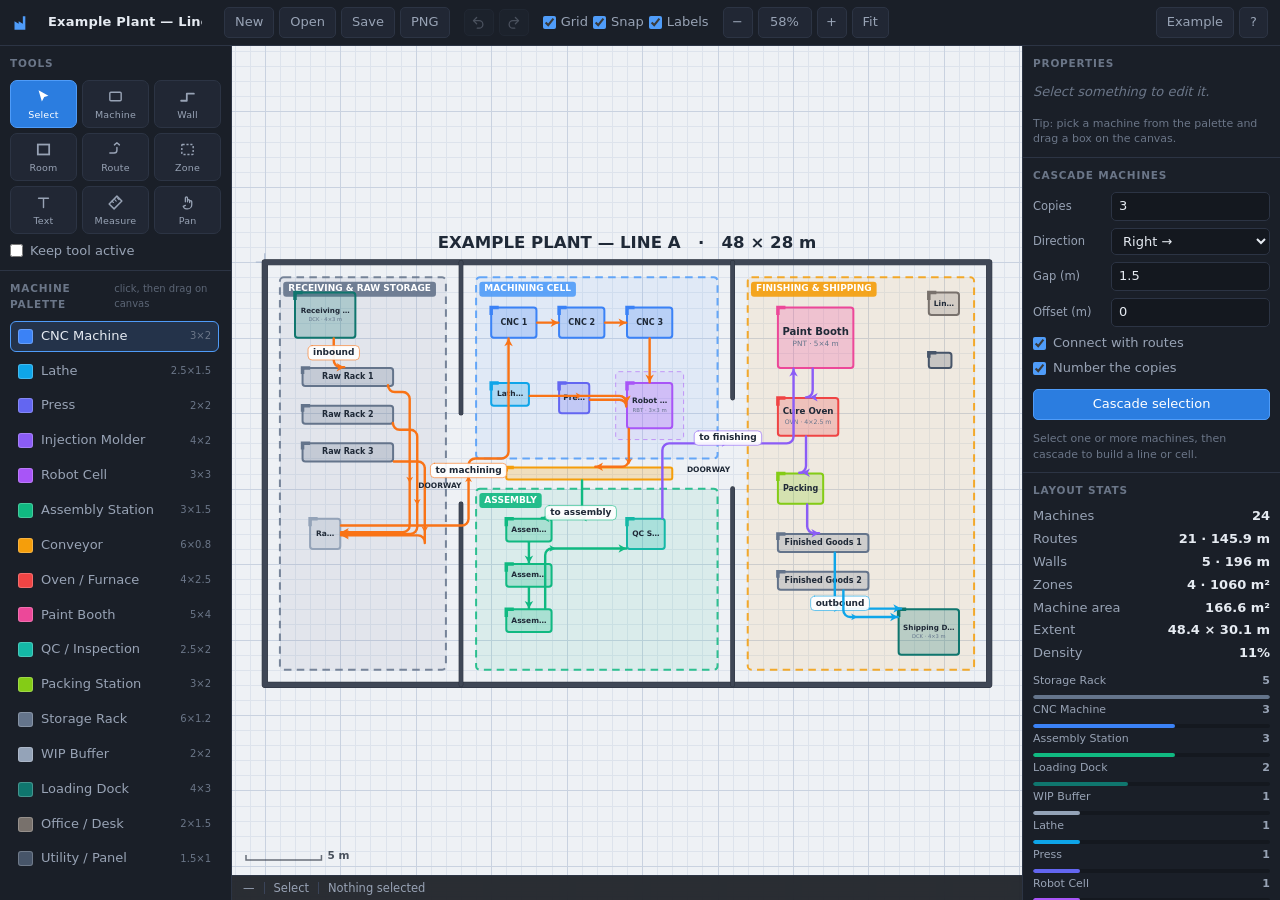
==== index.html @ 3cf73653 "Add factory layout builder A dependency-free browser tool for drawing factory floor layouts.  Drawin" ====
<!DOCTYPE html>
<html lang="en">
<head>
<meta charset="utf-8">
<meta name="viewport" content="width=device-width, initial-scale=1">
<title>Factory Layout Builder</title>
<link rel="stylesheet" href="css/style.css">
</head>
<body>

<header class="topbar">
  <div class="brand">
    <svg viewBox="0 0 24 24" class="brand-icon" aria-hidden="true">
      <path d="M3 20V10l5 3V10l5 3V4h3v16z"/>
    </svg>
    <input id="docName" class="doc-name" value="Untitled Factory" spellcheck="false" aria-label="Layout name">
  </div>

  <div class="topbar-group">
    <button class="btn" id="btnNew" title="New layout">New</button>
    <button class="btn" id="btnOpen" title="Open a .factory.json file">Open</button>
    <button class="btn" id="btnSave" title="Download layout as JSON">Save</button>
    <button class="btn" id="btnPng" title="Export a PNG image">PNG</button>
    <input type="file" id="fileInput" accept=".json,application/json" hidden>
  </div>

  <div class="topbar-group">
    <button class="btn icon" id="btnUndo" title="Undo (Ctrl+Z)">
      <svg viewBox="0 0 24 24"><path d="M9 14 4 9l5-5" fill="none" stroke="currentColor" stroke-width="2" stroke-linecap="round" stroke-linejoin="round"/><path d="M4 9h9a6 6 0 0 1 0 12h-3" fill="none" stroke="currentColor" stroke-width="2" stroke-linecap="round"/></svg>
    </button>
    <button class="btn icon" id="btnRedo" title="Redo (Ctrl+Shift+Z)">
      <svg viewBox="0 0 24 24"><path d="m15 14 5-5-5-5" fill="none" stroke="currentColor" stroke-width="2" stroke-linecap="round" stroke-linejoin="round"/><path d="M20 9h-9a6 6 0 0 0 0 12h3" fill="none" stroke="currentColor" stroke-width="2" stroke-linecap="round"/></svg>
    </button>
  </div>

  <div class="topbar-group">
    <label class="toggle"><input type="checkbox" id="chkGrid" checked><span>Grid</span></label>
    <label class="toggle"><input type="checkbox" id="chkSnap" checked><span>Snap</span></label>
    <label class="toggle"><input type="checkbox" id="chkLabels" checked><span>Labels</span></label>
  </div>

  <div class="topbar-group zoomgroup">
    <button class="btn icon" id="btnZoomOut" title="Zoom out">&minus;</button>
    <button class="btn zoomval" id="btnZoomReset" title="Reset zoom to 100%">100%</button>
    <button class="btn icon" id="btnZoomIn" title="Zoom in">+</button>
    <button class="btn" id="btnFit" title="Zoom to fit (F)">Fit</button>
  </div>

  <div class="topbar-group right">
    <button class="btn" id="btnSample" title="Load an example layout">Example</button>
    <button class="btn" id="btnHelp" title="Keyboard shortcuts (?)">?</button>
  </div>
</header>

<div class="workspace">

  <aside class="sidebar left">
    <div class="panel">
      <div class="panel-title">Tools</div>
      <div class="toolgrid" id="toolGrid">
        <button class="tool" data-tool="select" title="Select / move (V)">
          <svg viewBox="0 0 24 24"><path d="m5 3 14 8-6 1.6L9.7 19z" fill="currentColor"/></svg><span>Select</span>
        </button>
        <button class="tool" data-tool="machine" title="Draw machine (M) — drag a box">
          <svg viewBox="0 0 24 24"><rect x="4" y="6" width="16" height="12" rx="1.5" fill="none" stroke="currentColor" stroke-width="2"/></svg><span>Machine</span>
        </button>
        <button class="tool" data-tool="wall" title="Wall (W) — click to add points, Enter/dbl-click to finish">
          <svg viewBox="0 0 24 24"><path d="M3 18h8V8h10" fill="none" stroke="currentColor" stroke-width="2.5" stroke-linecap="round" stroke-linejoin="round"/></svg><span>Wall</span>
        </button>
        <button class="tool" data-tool="room" title="Room (R) — drag a rectangle of walls">
          <svg viewBox="0 0 24 24"><rect x="4" y="5" width="16" height="14" fill="none" stroke="currentColor" stroke-width="2.5"/></svg><span>Room</span>
        </button>
        <button class="tool" data-tool="route" title="Route (E) — click machine, then machine">
          <svg viewBox="0 0 24 24"><path d="M4 17h6a4 4 0 0 0 4-4V9" fill="none" stroke="currentColor" stroke-width="2" stroke-linecap="round"/><path d="m10.5 5.5 3.5-3 3.5 3" fill="none" stroke="currentColor" stroke-width="2" stroke-linecap="round" stroke-linejoin="round"/></svg><span>Route</span>
        </button>
        <button class="tool" data-tool="zone" title="Zone (Z) — drag an area">
          <svg viewBox="0 0 24 24"><rect x="4" y="5" width="16" height="14" rx="1" fill="none" stroke="currentColor" stroke-width="2" stroke-dasharray="3 2.5"/></svg><span>Zone</span>
        </button>
        <button class="tool" data-tool="text" title="Text label (T)">
          <svg viewBox="0 0 24 24"><path d="M5 6h14M12 6v13" fill="none" stroke="currentColor" stroke-width="2" stroke-linecap="round"/></svg><span>Text</span>
        </button>
        <button class="tool" data-tool="measure" title="Measure distance (K)">
          <svg viewBox="0 0 24 24"><path d="M3 14 14 3l7 7L10 21z" fill="none" stroke="currentColor" stroke-width="2" stroke-linejoin="round"/><path d="m7 10 2 2m2-4 2 2m2-4 2 2" stroke="currentColor" stroke-width="1.6" stroke-linecap="round"/></svg><span>Measure</span>
        </button>
        <button class="tool" data-tool="pan" title="Pan (H, or hold Space / middle mouse)">
          <svg viewBox="0 0 24 24"><path d="M9 11V5.5a1.5 1.5 0 0 1 3 0V11m0-1.5a1.5 1.5 0 0 1 3 0V12m0-1a1.5 1.5 0 0 1 3 0v4a6 6 0 0 1-6 6h-1.2a5 5 0 0 1-3.9-1.9L6 17.5 9 16" fill="none" stroke="currentColor" stroke-width="1.8" stroke-linecap="round" stroke-linejoin="round"/></svg><span>Pan</span>
        </button>
      </div>
      <label class="check" style="margin-top:8px" title="Stay in the current drawing tool instead of returning to Select">
        <input type="checkbox" id="chkSticky"> Keep tool active
      </label>
    </div>

    <div class="panel grow">
      <div class="panel-title">
        Machine palette
        <span class="hint">click, then drag on canvas</span>
      </div>
      <div class="palette" id="palette"></div>
    </div>
  </aside>

  <main class="canvas-wrap" id="canvasWrap">
    <canvas id="canvas"></canvas>
    <input id="inlineEditor" class="inline-editor hidden" spellcheck="false">
    <div class="statusbar">
      <span id="statCoords">0.0, 0.0 m</span>
      <span class="sep"></span>
      <span id="statTool">Select</span>
      <span class="sep"></span>
      <span id="statSel">Nothing selected</span>
      <span class="spacer"></span>
      <span id="statHint"></span>
    </div>
    <div class="toast" id="toast"></div>
  </main>

  <aside class="sidebar right">
    <div class="panel">
      <div class="panel-title">Properties</div>
      <div id="props" class="props"><div class="empty">Select something to edit it.</div></div>
    </div>

    <div class="panel">
      <div class="panel-title">Cascade machines</div>
      <div class="props">
        <div class="row">
          <label>Copies</label>
          <input type="number" id="cascCount" value="3" min="1" max="200">
        </div>
        <div class="row">
          <label>Direction</label>
          <select id="cascDir">
            <option value="right">Right &rarr;</option>
            <option value="down">Down &darr;</option>
            <option value="left">Left &larr;</option>
            <option value="up">Up &uarr;</option>
          </select>
        </div>
        <div class="row">
          <label>Gap (m)</label>
          <input type="number" id="cascGap" value="1.5" step="0.5">
        </div>
        <div class="row">
          <label>Offset (m)</label>
          <input type="number" id="cascOffset" value="0" step="0.5" title="Perpendicular stagger per copy">
        </div>
        <label class="check"><input type="checkbox" id="cascConnect" checked> Connect with routes</label>
        <label class="check"><input type="checkbox" id="cascNumber" checked> Number the copies</label>
        <button class="btn primary wide" id="btnCascade">Cascade selection</button>
        <p class="note">Select one or more machines, then cascade to build a line or cell.</p>
      </div>
    </div>

    <div class="panel">
      <div class="panel-title">Layout stats</div>
      <div id="stats" class="stats"></div>
    </div>
  </aside>
</div>

<div class="modal hidden" id="helpModal">
  <div class="modal-card">
    <div class="modal-head">
      <h2>Shortcuts &amp; how it works</h2>
      <button class="btn icon" id="btnHelpClose">&times;</button>
    </div>
    <div class="modal-body">
      <section>
        <h3>Tools</h3>
        <ul>
          <li><kbd>V</kbd> Select &middot; <kbd>M</kbd> Machine &middot; <kbd>W</kbd> Wall &middot; <kbd>R</kbd> Room &middot; <kbd>E</kbd> Route &middot; <kbd>Z</kbd> Zone &middot; <kbd>T</kbd> Text &middot; <kbd>K</kbd> Measure &middot; <kbd>H</kbd> Pan</li>
        </ul>
      </section>
      <section>
        <h3>Drawing</h3>
        <ul>
          <li><b>Machine</b> — pick a type in the palette, then drag a box. A plain click drops the default size.</li>
          <li><b>Wall</b> — click for each corner, <kbd>Enter</kbd> or double-click to finish, <kbd>Esc</kbd> to cancel. Hold <kbd>Shift</kbd> to lock to 45&deg;.</li>
          <li><b>Route</b> — click the source machine, click waypoints if you want them, click the target machine. Routes stay attached when machines move.</li>
          <li><b>Cascade</b> — select machines and use the cascade panel to repeat them into a line, optionally wired up with routes.</li>
        </ul>
      </section>
      <section>
        <h3>Editing</h3>
        <ul>
          <li><kbd>Ctrl</kbd>+<kbd>Z</kbd> / <kbd>Ctrl</kbd>+<kbd>Shift</kbd>+<kbd>Z</kbd> Undo &middot; Redo</li>
          <li><kbd>Ctrl</kbd>+<kbd>C</kbd> / <kbd>Ctrl</kbd>+<kbd>V</kbd> / <kbd>Ctrl</kbd>+<kbd>D</kbd> Copy &middot; Paste &middot; Duplicate</li>
          <li><kbd>Ctrl</kbd>+<kbd>A</kbd> Select all &middot; <kbd>Delete</kbd> Remove &middot; <kbd>Esc</kbd> Deselect</li>
          <li>Arrow keys nudge (hold <kbd>Shift</kbd> for 1 m steps)</li>
          <li><kbd>Shift</kbd>+click to add to the selection &middot; drag on empty space to marquee-select</li>
          <li>Double-click a machine, zone or label to rename it</li>
          <li><kbd>[</kbd> / <kbd>]</kbd> send backward / bring forward</li>
        </ul>
      </section>
      <section>
        <h3>Navigating</h3>
        <ul>
          <li>Scroll to zoom, middle-drag or hold <kbd>Space</kbd> to pan, <kbd>F</kbd> to fit everything on screen</li>
          <li>Hold <kbd>Alt</kbd> while dragging to bypass grid snapping</li>
        </ul>
      </section>
      <p class="note">Your work is autosaved in this browser. Use <b>Save</b> for a portable <code>.json</code> file.</p>
    </div>
  </div>
</div>

<script src="js/geometry.js"></script>
<script src="js/model.js"></script>
<script src="js/history.js"></script>
<script src="js/render.js"></script>
<script src="js/tools.js"></script>
<script src="js/sample.js"></script>
<script src="js/ui.js"></script>
<script src="js/app.js"></script>
</body>
</html>
---- css/style.css ----
:root {
  --bg:        #14181f;
  --bg-2:      #1a1f28;
  --bg-3:      #212734;
  --line:      #2c3444;
  --line-2:    #3a4459;
  --text:      #e6ebf2;
  --text-dim:  #98a3b5;
  --text-dim2: #6b7688;
  --accent:    #4f9cf9;
  --accent-2:  #2b7de0;
  --danger:    #ef5350;
  --radius:    7px;
  --sidebar-w: 232px;
}

* { box-sizing: border-box; }

html, body {
  height: 100%;
  margin: 0;
  background: var(--bg);
  color: var(--text);
  font: 13px/1.45 "Inter", "Segoe UI", system-ui, -apple-system, sans-serif;
  overflow: hidden;
  -webkit-font-smoothing: antialiased;
}

button, input, select { font: inherit; color: inherit; }

/* ---------- top bar ---------- */
.topbar {
  height: 46px;
  display: flex;
  align-items: center;
  gap: 14px;
  padding: 0 12px;
  background: var(--bg-2);
  border-bottom: 1px solid var(--line);
  user-select: none;
}
.brand { display: flex; align-items: center; gap: 8px; min-width: 0; }
.brand-icon { width: 20px; height: 20px; fill: var(--accent); flex: none; }
.doc-name {
  background: transparent;
  border: 1px solid transparent;
  border-radius: 5px;
  padding: 4px 7px;
  width: 170px;
  font-weight: 600;
  letter-spacing: .2px;
}
.doc-name:hover { border-color: var(--line); }
.doc-name:focus { outline: none; border-color: var(--accent); background: var(--bg); }

.topbar-group { display: flex; align-items: center; gap: 5px; }
.topbar-group.right { margin-left: auto; }

.btn {
  background: var(--bg-3);
  border: 1px solid var(--line);
  border-radius: 5px;
  padding: 5px 10px;
  cursor: pointer;
  color: var(--text-dim);
  transition: background .12s, color .12s, border-color .12s;
  white-space: nowrap;
}
.btn:hover { background: #29313f; color: var(--text); border-color: var(--line-2); }
.btn:active { transform: translateY(1px); }
.btn:disabled { opacity: .38; cursor: default; transform: none; }
.btn.icon { width: 30px; padding: 5px 0; display: grid; place-items: center; }
.btn.icon svg { width: 15px; height: 15px; }
.btn.primary { background: var(--accent-2); border-color: var(--accent); color: #fff; }
.btn.primary:hover { background: var(--accent); color: #fff; }
.btn.wide { width: 100%; justify-content: center; margin-top: 4px; }
.btn.danger:hover { background: #4a2222; border-color: var(--danger); color: #ffb4b1; }
.zoomval { min-width: 54px; text-align: center; font-variant-numeric: tabular-nums; }

.toggle { display: flex; align-items: center; gap: 5px; color: var(--text-dim); cursor: pointer; }
.toggle input { accent-color: var(--accent); margin: 0; cursor: pointer; }
.toggle:hover { color: var(--text); }

/* ---------- layout ---------- */
.workspace { display: flex; height: calc(100% - 46px); }

.sidebar {
  width: var(--sidebar-w);
  flex: none;
  background: var(--bg-2);
  display: flex;
  flex-direction: column;
  overflow-y: auto;
  overflow-x: hidden;
}
.sidebar.left  { border-right: 1px solid var(--line); }
.sidebar.right { border-left: 1px solid var(--line); width: 258px; }

.panel { border-bottom: 1px solid var(--line); padding: 10px; }
.panel.grow { flex: 1 1 auto; display: flex; flex-direction: column; min-height: 0; border-bottom: none; }
.panel-title {
  font-size: 10.5px;
  text-transform: uppercase;
  letter-spacing: .8px;
  color: var(--text-dim2);
  font-weight: 700;
  margin-bottom: 9px;
  display: flex;
  justify-content: space-between;
  align-items: baseline;
  gap: 6px;
}
.panel-title .hint { text-transform: none; letter-spacing: 0; font-weight: 500; font-size: 10px; opacity: .8; }

/* ---------- tools ---------- */
.toolgrid { display: grid; grid-template-columns: repeat(3, 1fr); gap: 5px; }
.tool {
  background: var(--bg-3);
  border: 1px solid var(--line);
  border-radius: var(--radius);
  padding: 7px 2px 5px;
  display: grid;
  justify-items: center;
  gap: 3px;
  cursor: pointer;
  color: var(--text-dim);
}
.tool svg { width: 17px; height: 17px; }
.tool span { font-size: 9.5px; letter-spacing: .2px; }
.tool:hover { background: #29313f; color: var(--text); }
.tool.active { background: var(--accent-2); border-color: var(--accent); color: #fff; }

/* ---------- palette ---------- */
.palette { overflow-y: auto; display: grid; gap: 4px; padding-right: 2px; min-height: 0; }
.pal-item {
  display: flex;
  align-items: center;
  gap: 8px;
  padding: 5px 7px;
  border: 1px solid transparent;
  border-radius: 6px;
  cursor: grab;
  color: var(--text-dim);
}
.pal-item:hover { background: var(--bg-3); color: var(--text); }
.pal-item.active { background: #24334a; border-color: var(--accent); color: var(--text); }
.pal-swatch { width: 15px; height: 15px; border-radius: 3px; flex: none; box-shadow: inset 0 0 0 1px rgba(255,255,255,.22); }
.pal-name { flex: 1; white-space: nowrap; overflow: hidden; text-overflow: ellipsis; }
.pal-size { font-size: 10px; color: var(--text-dim2); font-variant-numeric: tabular-nums; }

/* ---------- canvas ---------- */
.canvas-wrap { flex: 1; position: relative; overflow: hidden; background: #eef1f5; }
#canvas { position: absolute; inset: 0; width: 100%; height: 100%; display: block; touch-action: none; }

.statusbar {
  position: absolute;
  left: 0; right: 0; bottom: 0;
  height: 25px;
  display: flex;
  align-items: center;
  gap: 9px;
  padding: 0 11px;
  background: rgba(20,24,31,.9);
  border-top: 1px solid var(--line);
  color: var(--text-dim);
  font-size: 11.5px;
  backdrop-filter: blur(6px);
  pointer-events: none;
  font-variant-numeric: tabular-nums;
}
.statusbar .sep { width: 1px; height: 12px; background: var(--line-2); }
.statusbar .spacer { flex: 1; }
#statHint { color: var(--accent); }

.inline-editor {
  position: absolute;
  z-index: 20;
  background: #fff;
  color: #111;
  border: 2px solid var(--accent);
  border-radius: 4px;
  padding: 2px 5px;
  font-size: 13px;
  min-width: 90px;
  outline: none;
}
.hidden { display: none !important; }

.toast {
  position: absolute;
  left: 50%;
  bottom: 44px;
  transform: translateX(-50%) translateY(8px);
  background: rgba(20,24,31,.94);
  color: var(--text);
  border: 1px solid var(--line-2);
  padding: 7px 14px;
  border-radius: 20px;
  font-size: 12px;
  opacity: 0;
  pointer-events: none;
  transition: opacity .18s, transform .18s;
}
.toast.show { opacity: 1; transform: translateX(-50%) translateY(0); }

/* ---------- properties ---------- */
.props { display: grid; gap: 7px; }
.props .empty { color: var(--text-dim2); font-style: italic; padding: 3px 0; }
.row { display: grid; grid-template-columns: 70px 1fr; align-items: center; gap: 8px; }
.row.two { grid-template-columns: 70px 1fr 1fr; }
.row label { color: var(--text-dim); font-size: 11.5px; }
.row input[type=text], .row input[type=number], .row select, .row textarea {
  background: var(--bg);
  border: 1px solid var(--line);
  border-radius: 5px;
  padding: 4px 7px;
  width: 100%;
  min-width: 0;
}
.row input:focus, .row select:focus, .row textarea:focus { outline: none; border-color: var(--accent); }
.row input[type=color] {
  background: var(--bg);
  border: 1px solid var(--line);
  border-radius: 5px;
  height: 26px;
  padding: 2px;
  width: 100%;
  cursor: pointer;
}
.row input[type=range] { width: 100%; accent-color: var(--accent); }
.check { display: flex; align-items: center; gap: 7px; color: var(--text-dim); cursor: pointer; }
.check input { accent-color: var(--accent); margin: 0; }
.note { color: var(--text-dim2); font-size: 11px; margin: 4px 0 0; line-height: 1.4; }

.btnrow { display: flex; gap: 5px; flex-wrap: wrap; }
.btnrow .btn { flex: 1; text-align: center; padding: 5px 6px; }
.align-grid { display: grid; grid-template-columns: repeat(6, 1fr); gap: 4px; }
.align-grid .btn { padding: 5px 0; display: grid; place-items: center; }
.align-grid .btn svg { width: 14px; height: 14px; }
.subhead {
  font-size: 10px;
  text-transform: uppercase;
  letter-spacing: .7px;
  color: var(--text-dim2);
  font-weight: 700;
  margin-top: 4px;
}

/* ---------- stats ---------- */
.stats { display: grid; gap: 4px; }
.stat { display: flex; justify-content: space-between; gap: 8px; color: var(--text-dim); }
.stat b { color: var(--text); font-weight: 600; font-variant-numeric: tabular-nums; }
.stat-bars { margin-top: 6px; display: grid; gap: 3px; }
.stat-bar { display: grid; grid-template-columns: 1fr auto; gap: 6px; align-items: center; font-size: 11px; color: var(--text-dim); }
.stat-bar .track { grid-column: 1 / -1; height: 4px; background: var(--bg); border-radius: 3px; overflow: hidden; }
.stat-bar .fill { height: 100%; border-radius: 3px; }

/* ---------- modal ---------- */
.modal {
  position: fixed;
  inset: 0;
  background: rgba(8,10,14,.66);
  display: grid;
  place-items: center;
  z-index: 50;
  padding: 20px;
}
.modal-card {
  background: var(--bg-2);
  border: 1px solid var(--line-2);
  border-radius: 10px;
  width: min(660px, 100%);
  max-height: 86vh;
  display: flex;
  flex-direction: column;
  box-shadow: 0 20px 60px rgba(0,0,0,.5);
}
.modal-head {
  display: flex;
  align-items: center;
  justify-content: space-between;
  padding: 13px 16px;
  border-bottom: 1px solid var(--line);
}
.modal-head h2 { margin: 0; font-size: 15px; }
.modal-body { padding: 4px 16px 16px; overflow-y: auto; }
.modal-body section { margin-top: 14px; }
.modal-body h3 { font-size: 11px; text-transform: uppercase; letter-spacing: .7px; color: var(--accent); margin: 0 0 6px; }
.modal-body ul { margin: 0; padding-left: 17px; color: var(--text-dim); }
.modal-body li { margin: 3px 0; }
.modal-body b { color: var(--text); font-weight: 600; }
kbd {
  background: var(--bg-3);
  border: 1px solid var(--line-2);
  border-bottom-width: 2px;
  border-radius: 4px;
  padding: 0 5px;
  font: 600 11px/1.6 ui-monospace, "SF Mono", Menlo, monospace;
  color: var(--text);
}
code { background: var(--bg-3); padding: 1px 4px; border-radius: 3px; font-size: 11px; }

::-webkit-scrollbar { width: 9px; height: 9px; }
::-webkit-scrollbar-track { background: transparent; }
::-webkit-scrollbar-thumb { background: #333c4d; border-radius: 5px; border: 2px solid var(--bg-2); }
::-webkit-scrollbar-thumb:hover { background: #435068; }

@media (max-width: 1080px) {
  .sidebar.right { width: 226px; }
  :root { --sidebar-w: 200px; }
}
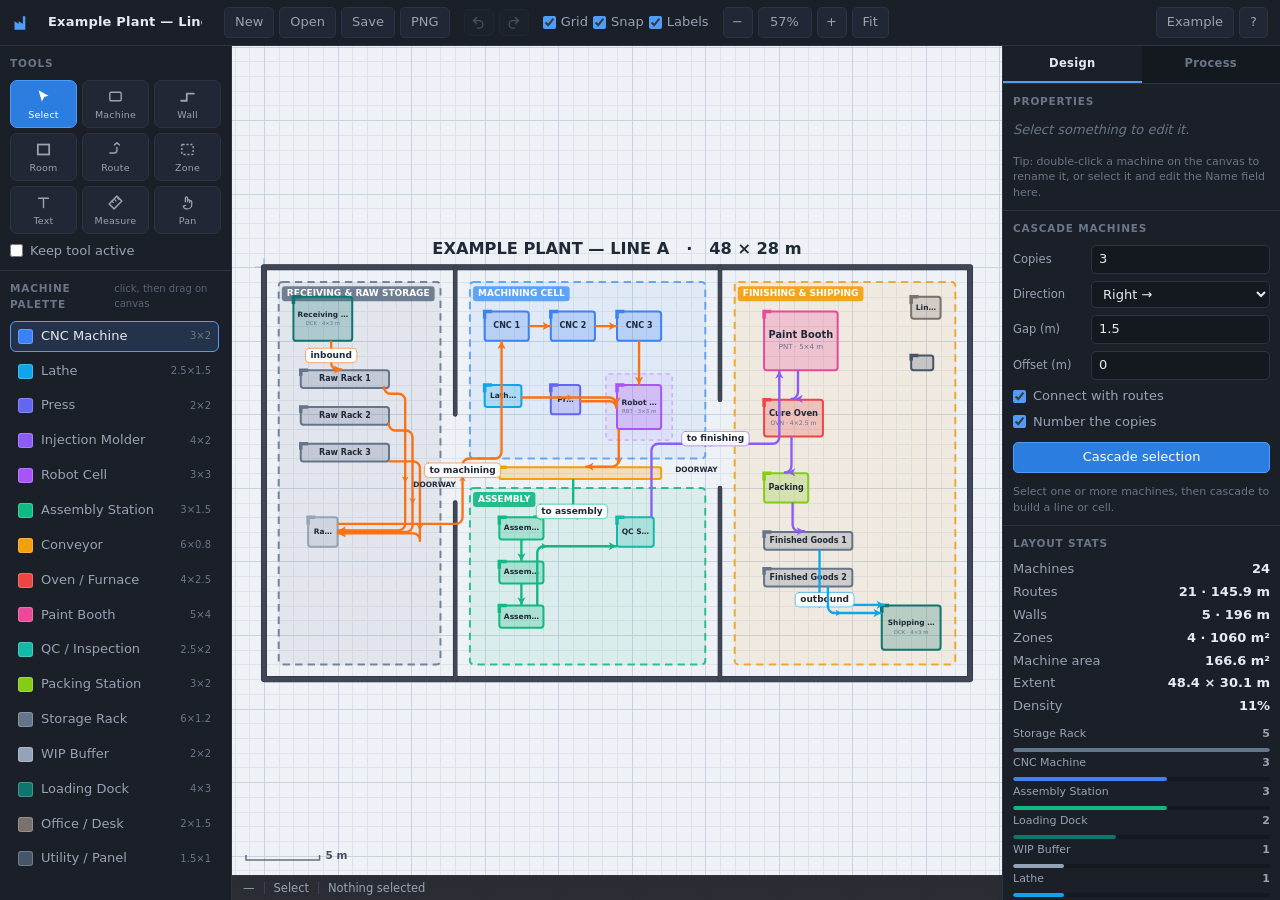
==== commit 2b381862: "Add a written process panel and easier machine naming The right sidebar is now tabbed: Design keeps " ====
--- a/index.html
+++ b/index.html
@@ -116,6 +116,12 @@
   </main>
 
   <aside class="sidebar right">
+    <div class="tabs" id="sideTabs">
+      <button class="tab active" data-pane="design">Design</button>
+      <button class="tab" data-pane="process">Process<span class="badge hidden"></span></button>
+    </div>
+
+    <div class="pane" id="paneDesign">
     <div class="panel">
       <div class="panel-title">Properties</div>
       <div id="props" class="props"><div class="empty">Select something to edit it.</div></div>
@@ -156,6 +162,26 @@
       <div class="panel-title">Layout stats</div>
       <div id="stats" class="stats"></div>
     </div>
+    </div><!-- /paneDesign -->
+
+    <div class="pane hidden" id="paneProcess">
+      <div class="panel">
+        <div class="panel-title">
+          Process
+          <span class="hint" id="stepCount">no steps yet</span>
+          <button class="title-btn" id="btnWide" title="Widen this panel for writing">&#8596;</button>
+        </div>
+        <div class="btnrow">
+          <button class="btn primary" id="btnAddStep" title="Add an empty step at the end">+ Step</button>
+          <button class="btn" id="btnStepFromSel" title="Add a step already linked to the selected machine">From selection</button>
+          <button class="btn" id="btnStepsMd" title="Download the written process as a Markdown file">Export</button>
+        </div>
+        <p class="note">Write the process in order. Link a step to a machine and its
+          number appears on that machine in the layout — click the number badge in a
+          step to jump to it.</p>
+      </div>
+      <div class="panel grow steps" id="stepList"></div>
+    </div>
   </aside>
 </div>
 
@@ -182,6 +208,24 @@
         </ul>
       </section>
       <section>
+        <h3>Naming machines</h3>
+        <ul>
+          <li>Double-click a machine on the canvas — or select it and press <kbd>Enter</kbd> or <kbd>F2</kbd> — and type the name in place.</li>
+          <li>Or select it and edit <b>Name</b> at the top of the Properties panel.</li>
+          <li>Select several machines and use <b>Name all</b> to number a whole run at once: typing <code>Press</code> gives Press 1, Press 2, Press 3… ordered left to right.</li>
+        </ul>
+      </section>
+      <section>
+        <h3>Writing the process</h3>
+        <ul>
+          <li>Switch the right-hand panel to <b>Process</b> and press <b>+ Step</b> for each step, in order. Every step has a title and a details box for as much as you want to write.</li>
+          <li><b>From selection</b> adds a step already linked to whatever machine is selected.</li>
+          <li>A linked step's number appears on that machine in the layout; click the number in the step to jump to it, and the ✕ on the chip unlinks it.</li>
+          <li>Reorder with ↑ ↓, copy a step with ⧉, remove it with ✕. Use ↔ in the panel header to widen the panel for writing.</li>
+          <li>Steps are saved inside the layout file. <b>Export</b> writes them out as a Markdown document.</li>
+        </ul>
+      </section>
+      <section>
         <h3>Editing</h3>
         <ul>
           <li><kbd>Ctrl</kbd>+<kbd>Z</kbd> / <kbd>Ctrl</kbd>+<kbd>Shift</kbd>+<kbd>Z</kbd> Undo &middot; Redo</li>
@@ -189,8 +233,7 @@
           <li><kbd>Ctrl</kbd>+<kbd>A</kbd> Select all &middot; <kbd>Delete</kbd> Remove &middot; <kbd>Esc</kbd> Deselect</li>
           <li>Arrow keys nudge (hold <kbd>Shift</kbd> for 1 m steps)</li>
           <li><kbd>Shift</kbd>+click to add to the selection &middot; drag on empty space to marquee-select</li>
-          <li>Double-click a machine, zone or label to rename it</li>
-          <li><kbd>[</kbd> / <kbd>]</kbd> send backward / bring forward</li>
+                    <li><kbd>[</kbd> / <kbd>]</kbd> send backward / bring forward</li>
         </ul>
       </section>
       <section>
--- a/css/style.css
+++ b/css/style.css
@@ -94,7 +94,55 @@
   overflow-x: hidden;
 }
 .sidebar.left  { border-right: 1px solid var(--line); }
-.sidebar.right { border-left: 1px solid var(--line); width: 258px; }
+.sidebar.right {
+  border-left: 1px solid var(--line);
+  width: 278px;
+  overflow: hidden;
+  transition: width .15s ease;
+}
+.sidebar.right.wide { width: 460px; }
+
+/* ---------- right sidebar tabs ---------- */
+.tabs {
+  display: flex;
+  flex: none;
+  border-bottom: 1px solid var(--line);
+  background: var(--bg);
+}
+.tab {
+  flex: 1;
+  background: transparent;
+  border: none;
+  border-bottom: 2px solid transparent;
+  padding: 9px 4px;
+  cursor: pointer;
+  color: var(--text-dim2);
+  font-size: 11.5px;
+  font-weight: 600;
+  letter-spacing: .3px;
+}
+.tab:hover { color: var(--text); }
+.tab.active { color: var(--text); border-bottom-color: var(--accent); background: var(--bg-2); }
+.tab .badge {
+  display: inline-block;
+  min-width: 16px;
+  margin-left: 5px;
+  padding: 0 4px;
+  border-radius: 8px;
+  background: var(--line-2);
+  color: var(--text);
+  font-size: 10px;
+  font-variant-numeric: tabular-nums;
+}
+.tab.active .badge { background: var(--accent-2); }
+
+.pane {
+  flex: 1 1 auto;
+  min-height: 0;
+  display: flex;
+  flex-direction: column;
+  overflow-y: auto;
+}
 
 .panel { border-bottom: 1px solid var(--line); padding: 10px; }
 .panel.grow { flex: 1 1 auto; display: flex; flex-direction: column; min-height: 0; border-bottom: none; }
@@ -111,6 +159,17 @@
   gap: 6px;
 }
 .panel-title .hint { text-transform: none; letter-spacing: 0; font-weight: 500; font-size: 10px; opacity: .8; }
+.panel-title .title-btn {
+  background: transparent;
+  border: 1px solid var(--line);
+  border-radius: 4px;
+  color: var(--text-dim2);
+  cursor: pointer;
+  padding: 1px 6px;
+  font-size: 11px;
+  line-height: 1.4;
+}
+.panel-title .title-btn:hover { color: var(--text); border-color: var(--line-2); background: var(--bg-3); }
 
 /* ---------- tools ---------- */
 .toolgrid { display: grid; grid-template-columns: repeat(3, 1fr); gap: 5px; }
@@ -309,3 +368,115 @@
   .sidebar.right { width: 226px; }
   :root { --sidebar-w: 200px; }
 }
+
+/* ---------- process steps ---------- */
+.steps { display: flex; flex-direction: column; gap: 7px; padding: 10px; overflow-y: auto; }
+.steps .empty {
+  color: var(--text-dim2);
+  font-style: italic;
+  text-align: center;
+  padding: 18px 8px;
+  line-height: 1.6;
+}
+
+.step {
+  background: var(--bg-3);
+  border: 1px solid var(--line);
+  border-radius: var(--radius);
+  padding: 7px;
+  display: grid;
+  /* Without this the textarea's intrinsic width blows the column open. */
+  grid-template-columns: minmax(0, 1fr);
+  gap: 6px;
+}
+.step:focus-within { border-color: var(--accent); }
+.step.linked-active { border-color: var(--accent); box-shadow: 0 0 0 1px var(--accent-2) inset; }
+
+.step-head { display: flex; align-items: center; gap: 6px; min-width: 0; }
+.step-num {
+  flex: none;
+  width: 21px;
+  height: 21px;
+  border-radius: 50%;
+  display: grid;
+  place-items: center;
+  background: var(--line-2);
+  color: var(--text);
+  font-size: 11px;
+  font-weight: 700;
+  font-variant-numeric: tabular-nums;
+}
+.step-num.has-link { background: var(--accent-2); cursor: pointer; }
+.step-num.has-link:hover { background: var(--accent); }
+
+.step-title {
+  flex: 1;
+  min-width: 0;
+  background: transparent;
+  border: 1px solid transparent;
+  border-radius: 5px;
+  padding: 3px 5px;
+  font-weight: 600;
+}
+.step-title::placeholder { font-weight: 400; color: var(--text-dim2); }
+.step-title:hover { border-color: var(--line-2); }
+.step-title:focus { outline: none; border-color: var(--accent); background: var(--bg); }
+
+.step-foot { display: flex; align-items: center; gap: 6px; min-width: 0; }
+.step-tools { display: flex; gap: 2px; flex: none; }
+.step-tools button {
+  width: 21px;
+  height: 21px;
+  padding: 0;
+  display: grid;
+  place-items: center;
+  background: transparent;
+  border: 1px solid transparent;
+  border-radius: 4px;
+  color: var(--text-dim2);
+  cursor: pointer;
+  font-size: 12px;
+  line-height: 1;
+}
+.step-tools button:hover { background: var(--bg); color: var(--text); border-color: var(--line-2); }
+.step-tools button:disabled { opacity: .25; cursor: default; background: transparent; border-color: transparent; }
+.step-tools button.del:hover { color: #ffb4b1; border-color: var(--danger); }
+
+.step-details {
+  width: 100%;
+  min-width: 0;
+  min-height: 46px;
+  background: var(--bg);
+  border: 1px solid var(--line);
+  border-radius: 5px;
+  padding: 5px 6px;
+  color: var(--text-dim);
+  resize: vertical;
+  line-height: 1.5;
+  font-family: inherit;
+}
+.step-details:focus { outline: none; border-color: var(--accent); color: var(--text); }
+.step-details::placeholder { color: var(--text-dim2); }
+
+.step-link {
+  display: flex;
+  align-items: center;
+  gap: 5px;
+  background: transparent;
+  border: 1px dashed var(--line-2);
+  border-radius: 5px;
+  padding: 3px 7px;
+  color: var(--text-dim2);
+  cursor: pointer;
+  width: 100%;
+  text-align: left;
+  font-size: 11.5px;
+}
+.step-link:hover { border-color: var(--accent); color: var(--text); }
+.step-link:disabled { opacity: .45; cursor: default; }
+.step-link:disabled:hover { border-color: var(--line-2); color: var(--text-dim2); }
+.step-link.is-linked { border-style: solid; color: var(--text-dim); }
+.step-link .dot { width: 8px; height: 8px; border-radius: 2px; flex: none; }
+.step-link .name { flex: 1; overflow: hidden; text-overflow: ellipsis; white-space: nowrap; }
+.step-link .clear { color: var(--text-dim2); font-size: 13px; }
+.step-link .clear:hover { color: #ffb4b1; }
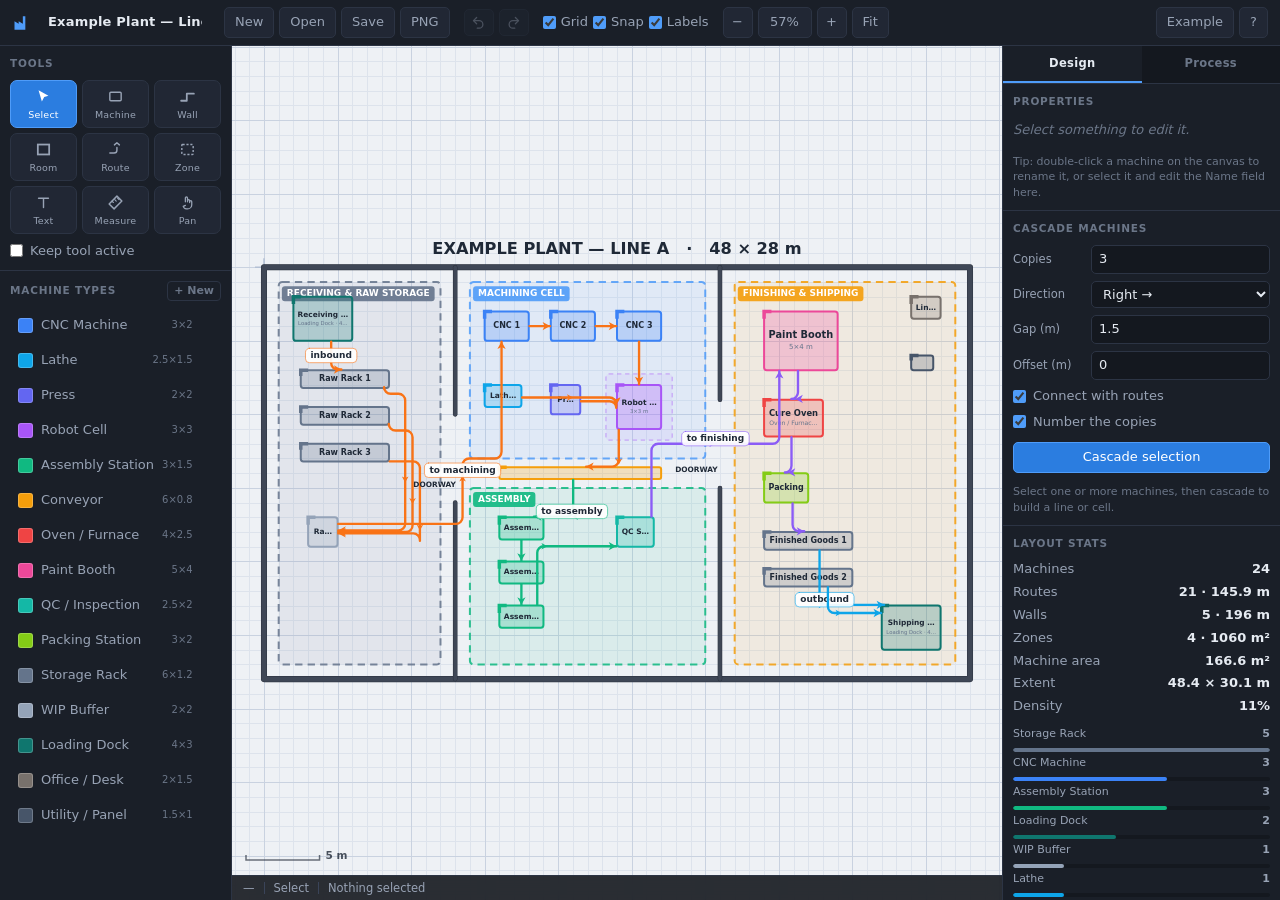
==== commit 8b788100: "Replace built-in machine types with user-defined ones, and let routes end anywhere Machine types: - " ====
--- a/index.html
+++ b/index.html
@@ -93,8 +93,8 @@
 
     <div class="panel grow">
       <div class="panel-title">
-        Machine palette
-        <span class="hint">click, then drag on canvas</span>
+        Machine types
+        <button class="title-btn" id="btnNewType" title="Define a new machine type">+ New</button>
       </div>
       <div class="palette" id="palette"></div>
     </div>
@@ -185,6 +185,42 @@
   </aside>
 </div>
 
+<div class="modal hidden" id="typeModal">
+  <div class="modal-card narrow">
+    <div class="modal-head">
+      <h2 id="typeModalTitle">New machine type</h2>
+      <button class="btn icon" id="btnTypeClose">&times;</button>
+    </div>
+    <div class="modal-body">
+      <div class="props">
+        <div class="row">
+          <label>Name</label>
+          <input type="text" id="typeName" placeholder="e.g. Haas VF-2, Weld bench, Pallet rack" spellcheck="false">
+        </div>
+        <div class="row two">
+          <label>Size (m)</label>
+          <input type="number" id="typeW" step="0.5" min="0.2" title="Width in metres">
+          <input type="number" id="typeH" step="0.5" min="0.2" title="Depth in metres">
+        </div>
+        <div class="row">
+          <label>Colour</label>
+          <input type="color" id="typeColor">
+        </div>
+        <label class="check hidden" id="typeApplyRow">
+          <input type="checkbox" id="typeApply"> Apply the colour and size to the
+          <span id="typeUseCount">0</span> machines already using this type
+        </label>
+        <div class="btnrow">
+          <button class="btn primary" id="btnTypeSave">Save type</button>
+          <button class="btn danger hidden" id="btnTypeDelete">Delete type</button>
+        </div>
+        <p class="note" id="typeNote">Types are saved inside the layout, so a file always
+          carries the machines it was drawn with.</p>
+      </div>
+    </div>
+  </div>
+</div>
+
 <div class="modal hidden" id="helpModal">
   <div class="modal-card">
     <div class="modal-head">
@@ -201,9 +237,10 @@
       <section>
         <h3>Drawing</h3>
         <ul>
-          <li><b>Machine</b> — pick a type in the palette, then drag a box. A plain click drops the default size.</li>
+          <li><b>Machine</b> — pick one of your types, then drag a box. A plain click drops that type's default size. With no type selected you get a plain box you can name yourself.</li>
+          <li><b>Machine types</b> — the palette starts empty; <b>+ New</b> defines a type (name, default size, colour), and clicking the pencil edits or deletes one. Machines keep their own size and colour, so editing a type only changes what you place next unless you tick <i>apply to existing</i>.</li>
           <li><b>Wall</b> — click for each corner, <kbd>Enter</kbd> or double-click to finish, <kbd>Esc</kbd> to cancel. Hold <kbd>Shift</kbd> to lock to 45&deg;.</li>
-          <li><b>Route</b> — click the source machine, click waypoints if you want them, click the target machine. Routes stay attached when machines move.</li>
+          <li><b>Route</b> — drag from one machine to another for a one-way arrow, or click the source then the target. Click empty space to add a bend; <b>double-click</b>, <kbd>Enter</kbd> or right-click ends a route anywhere, machine or not. Routes stay attached when machines move.</li>
           <li><b>Cascade</b> — select machines and use the cascade panel to repeat them into a line, optionally wired up with routes.</li>
         </ul>
       </section>
--- a/css/style.css
+++ b/css/style.css
@@ -191,6 +191,15 @@
 
 /* ---------- palette ---------- */
 .palette { overflow-y: auto; display: grid; gap: 4px; padding-right: 2px; min-height: 0; }
+.pal-empty {
+  color: var(--text-dim2);
+  font-size: 11.5px;
+  line-height: 1.6;
+  padding: 10px 4px;
+  text-align: center;
+}
+.pal-empty b { color: var(--text-dim); display: block; margin-bottom: 3px; }
+
 .pal-item {
   display: flex;
   align-items: center;
@@ -206,6 +215,22 @@
 .pal-swatch { width: 15px; height: 15px; border-radius: 3px; flex: none; box-shadow: inset 0 0 0 1px rgba(255,255,255,.22); }
 .pal-name { flex: 1; white-space: nowrap; overflow: hidden; text-overflow: ellipsis; }
 .pal-size { font-size: 10px; color: var(--text-dim2); font-variant-numeric: tabular-nums; }
+.pal-edit {
+  flex: none;
+  width: 19px;
+  height: 19px;
+  display: grid;
+  place-items: center;
+  border: 1px solid transparent;
+  border-radius: 4px;
+  background: transparent;
+  color: var(--text-dim2);
+  cursor: pointer;
+  opacity: 0;
+}
+.pal-item:hover .pal-edit, .pal-item.active .pal-edit { opacity: 1; }
+.pal-edit:hover { background: var(--bg); color: var(--text); border-color: var(--line-2); }
+.pal-edit svg { width: 11px; height: 11px; }
 
 /* ---------- canvas ---------- */
 .canvas-wrap { flex: 1; position: relative; overflow: hidden; background: #eef1f5; }
@@ -324,6 +349,7 @@
   z-index: 50;
   padding: 20px;
 }
+.modal-card.narrow { width: min(400px, 100%); }
 .modal-card {
   background: var(--bg-2);
   border: 1px solid var(--line-2);
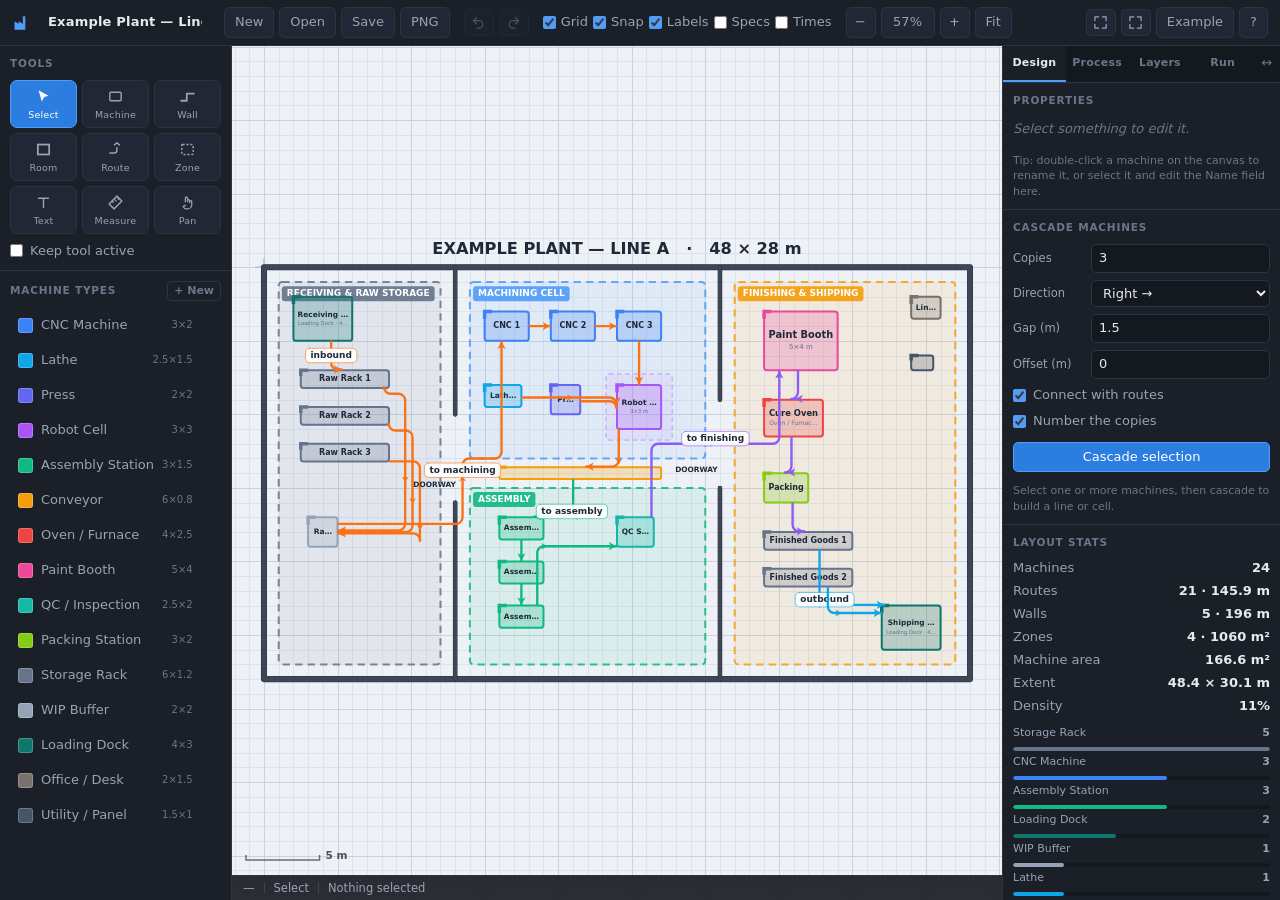
==== commit 5ec00d25: "Add machine details, zone process times, an animated run, layers and focus mode Process is now three" ====
--- a/index.html
+++ b/index.html
@@ -37,6 +37,8 @@
     <label class="toggle"><input type="checkbox" id="chkGrid" checked><span>Grid</span></label>
     <label class="toggle"><input type="checkbox" id="chkSnap" checked><span>Snap</span></label>
     <label class="toggle"><input type="checkbox" id="chkLabels" checked><span>Labels</span></label>
+    <label class="toggle" title="Show each machine's details on the layout"><input type="checkbox" id="chkSpecs"><span>Specs</span></label>
+    <label class="toggle" title="Show each zone's process and cycle time"><input type="checkbox" id="chkTimes"><span>Times</span></label>
   </div>
 
   <div class="topbar-group zoomgroup">
@@ -47,6 +49,12 @@
   </div>
 
   <div class="topbar-group right">
+    <button class="btn icon" id="btnFocus" title="Focus mode — hide both side panels (\)">
+      <svg viewBox="0 0 24 24" fill="none" stroke="currentColor" stroke-width="2" stroke-linecap="round" stroke-linejoin="round"><path d="M9 3H3v6M15 3h6v6M9 21H3v-6M15 21h6v-6"/></svg>
+    </button>
+    <button class="btn icon" id="btnFullscreen" title="Full screen">
+      <svg viewBox="0 0 24 24" fill="none" stroke="currentColor" stroke-width="2" stroke-linecap="round" stroke-linejoin="round"><path d="M3 9V3h6M21 9V3h-6M3 15v6h6M21 15v6h-6"/></svg>
+    </button>
     <button class="btn" id="btnSample" title="Load an example layout">Example</button>
     <button class="btn" id="btnHelp" title="Keyboard shortcuts (?)">?</button>
   </div>
@@ -119,6 +127,9 @@
     <div class="tabs" id="sideTabs">
       <button class="tab active" data-pane="design">Design</button>
       <button class="tab" data-pane="process">Process<span class="badge hidden"></span></button>
+      <button class="tab" data-pane="layers">Layers</button>
+      <button class="tab" data-pane="play">Run</button>
+      <button class="tab-wide" id="btnWide" title="Widen this panel">&#8596;</button>
     </div>
 
     <div class="pane" id="paneDesign">
@@ -165,22 +176,90 @@
     </div><!-- /paneDesign -->
 
     <div class="pane hidden" id="paneProcess">
+      <section class="fold open" data-fold="steps">
+        <button class="fold-head">
+          <span class="chev"></span>Written steps
+          <span class="hint" id="stepCount">no steps yet</span>
+        </button>
+        <div class="fold-body">
+          <div class="btnrow">
+            <button class="btn primary" id="btnAddStep" title="Add an empty step at the end">+ Step</button>
+            <button class="btn" id="btnStepFromSel" title="Add a step already linked to the selected item">From selection</button>
+            <button class="btn" id="btnStepsMd" title="Download the written process as a Markdown file">Export</button>
+          </div>
+          <p class="note">The process in order, in your words. Link a step to a machine
+            and its number shows up on that machine.</p>
+          <div class="steps" id="stepList"></div>
+        </div>
+      </section>
+
+      <section class="fold" data-fold="specs">
+        <button class="fold-head">
+          <span class="chev"></span>Machine details
+          <span class="hint" id="specCount"></span>
+        </button>
+        <div class="fold-body">
+          <p class="note">Per-machine settings — wash pressure, temperature, cycle time,
+            tooling. Turn on <b>Specs</b> in the toolbar to show them on the layout.</p>
+          <div class="spec-list" id="specList"></div>
+        </div>
+      </section>
+
+      <section class="fold" data-fold="zones">
+        <button class="fold-head">
+          <span class="chev"></span>Zone process
+          <span class="hint" id="zoneTotal"></span>
+        </button>
+        <div class="fold-body">
+          <p class="note">What each zone does and how long it takes. Turn on <b>Times</b>
+            in the toolbar to show the cycle times on the layout.</p>
+          <div class="zone-list" id="zoneList"></div>
+        </div>
+      </section>
+    </div><!-- /paneProcess -->
+
+    <div class="pane hidden" id="paneLayers">
       <div class="panel">
         <div class="panel-title">
-          Process
-          <span class="hint" id="stepCount">no steps yet</span>
-          <button class="title-btn" id="btnWide" title="Widen this panel for writing">&#8596;</button>
+          Layers
+          <span class="hint" id="layerCount"></span>
         </div>
         <div class="btnrow">
-          <button class="btn primary" id="btnAddStep" title="Add an empty step at the end">+ Step</button>
-          <button class="btn" id="btnStepFromSel" title="Add a step already linked to the selected machine">From selection</button>
-          <button class="btn" id="btnStepsMd" title="Download the written process as a Markdown file">Export</button>
-        </div>
-        <p class="note">Write the process in order. Link a step to a machine and its
-          number appears on that machine in the layout — click the number badge in a
-          step to jump to it.</p>
-      </div>
-      <div class="panel grow steps" id="stepList"></div>
+          <button class="btn" id="btnLockAll" title="Lock everything">Lock all</button>
+          <button class="btn" id="btnUnlockAll" title="Unlock everything">Unlock</button>
+          <button class="btn" id="btnShowAll" title="Make every hidden item visible">Show all</button>
+        </div>
+        <p class="note">Top of the list draws on top. Lock an item to stop it being
+          selected or dragged; hide it to take it off the canvas entirely.</p>
+      </div>
+      <div class="panel grow layer-list" id="layerList"></div>
+    </div>
+
+    <div class="pane hidden" id="panePlay">
+      <div class="panel">
+        <div class="panel-title">
+          Animated run
+          <span class="hint" id="runTime"></span>
+        </div>
+        <div class="btnrow">
+          <button class="btn primary" id="btnPlay" title="Play / pause (Space bar is pan, use this button)">▶ Play</button>
+          <button class="btn" id="btnRestart" title="Back to the start">Restart</button>
+        </div>
+        <input type="range" class="scrub" id="runScrub" min="0" max="1000" value="0" title="Scrub through the run">
+        <div class="row three">
+          <label>Speed</label>
+          <input type="range" id="runSpeed" min="1" max="30" step="0.5" value="6">
+          <span class="rangeval" id="runSpeedVal">6 m/s</span>
+        </div>
+        <label class="check"><input type="checkbox" id="runLoop" checked> Loop the run</label>
+        <div class="btnrow">
+          <button class="btn" id="btnBuildRun" title="Follow the routes to work out the order">Build from routes</button>
+          <button class="btn" id="btnAddStop" title="Append the selected machine">Add selected</button>
+        </div>
+        <p class="note">The run visits each stop in order, pausing for its work time and
+          travelling along the route between stops when there is one.</p>
+      </div>
+      <div class="panel grow stop-list" id="stopList"></div>
     </div>
   </aside>
 </div>
@@ -260,6 +339,39 @@
           <li>A linked step's number appears on that machine in the layout; click the number in the step to jump to it, and the ✕ on the chip unlinks it.</li>
           <li>Reorder with ↑ ↓, copy a step with ⧉, remove it with ✕. Use ↔ in the panel header to widen the panel for writing.</li>
           <li>Steps are saved inside the layout file. <b>Export</b> writes them out as a Markdown document.</li>
+        </ul>
+      </section>
+      <section>
+        <h3>Machine details &amp; zone process</h3>
+        <ul>
+          <li><b>Process → Machine details</b> holds per-machine settings — wash pressure, temperature, cycle time, tooling. Add as many rows as you like per machine.</li>
+          <li><b>Process → Zone process</b> is what each zone does and when, plus the minutes it takes. The panel totals the time across every zone.</li>
+          <li>The three Process sections fold open and shut independently, so you can keep just the one you are working in.</li>
+          <li><b>Specs</b> and <b>Times</b> in the toolbar show those on the layout itself — details under each machine, cycle times on each zone.</li>
+        </ul>
+      </section>
+      <section>
+        <h3>Layers</h3>
+        <ul>
+          <li>The <b>Layers</b> tab lists everything, top of the stack first. Click a row to select it, or use ↑ ↓ to change what draws over what.</li>
+          <li>The <b>padlock</b> stops an item being selected or dragged on the canvas — handy once the walls and zones are where you want them.</li>
+          <li>The <b>eye</b> takes an item off the canvas entirely. <b>Show all</b> brings the hidden ones back.</li>
+        </ul>
+      </section>
+      <section>
+        <h3>Animated run</h3>
+        <ul>
+          <li>The <b>Run</b> tab animates a part through the plant. <b>Build from routes</b> follows your arrows to work out the order, or select a machine and <b>Add selected</b>.</li>
+          <li>Reorder stops with ↑ ↓, drop one with ✕, and set the seconds of work at each stop. Between stops the token travels the route you drew, or a straight line where there isn't one.</li>
+          <li><kbd>P</kbd> plays and pauses; drag the scrubber to move through the run; <b>Speed</b> is the travel speed in metres per second.</li>
+        </ul>
+      </section>
+      <section>
+        <h3>Room to work</h3>
+        <ul>
+          <li><kbd>\</kbd> or the ⛶ button is <b>focus mode</b> — both side panels get out of the way and the canvas fills the window.</li>
+          <li>The second button asks the browser for real full screen.</li>
+          <li><b>↔</b> beside the tabs widens the right-hand panel when you are writing.</li>
         </ul>
       </section>
       <section>
--- a/css/style.css
+++ b/css/style.css
@@ -111,16 +111,29 @@
 }
 .tab {
   flex: 1;
+  min-width: 0;
   background: transparent;
   border: none;
   border-bottom: 2px solid transparent;
-  padding: 9px 4px;
-  cursor: pointer;
-  color: var(--text-dim2);
-  font-size: 11.5px;
+  padding: 9px 2px;
+  cursor: pointer;
+  color: var(--text-dim2);
+  font-size: 11px;
   font-weight: 600;
-  letter-spacing: .3px;
-}
+  letter-spacing: .2px;
+  white-space: nowrap;
+}
+.tab-wide {
+  flex: none;
+  width: 26px;
+  background: transparent;
+  border: none;
+  border-bottom: 2px solid transparent;
+  color: var(--text-dim2);
+  cursor: pointer;
+  font-size: 13px;
+}
+.tab-wide:hover { color: var(--text); }
 .tab:hover { color: var(--text); }
 .tab.active { color: var(--text); border-bottom-color: var(--accent); background: var(--bg-2); }
 .tab .badge {
@@ -506,3 +519,212 @@
 .step-link .name { flex: 1; overflow: hidden; text-overflow: ellipsis; white-space: nowrap; }
 .step-link .clear { color: var(--text-dim2); font-size: 13px; }
 .step-link .clear:hover { color: #ffb4b1; }
+
+/* ---------- focus mode ---------- */
+body.focus .sidebar { display: none; }
+body.focus .canvas-wrap { border-left: none; }
+.btn.icon.on { background: var(--accent-2); border-color: var(--accent); color: #fff; }
+
+/* ---------- foldable panels ---------- */
+/* Sections stack and the pane scrolls as one — no nested scrollbars. */
+.fold { border-bottom: 1px solid var(--line); flex: none; }
+.fold-head {
+  display: flex;
+  align-items: center;
+  gap: 7px;
+  width: 100%;
+  background: transparent;
+  border: none;
+  padding: 10px;
+  cursor: pointer;
+  color: var(--text-dim2);
+  font-size: 10.5px;
+  font-weight: 700;
+  letter-spacing: .8px;
+  text-transform: uppercase;
+  text-align: left;
+}
+.fold-head:hover { color: var(--text); background: rgba(255,255,255,.02); }
+.fold.open .fold-head { color: var(--text); }
+.fold-head .hint {
+  margin-left: auto;
+  text-transform: none;
+  letter-spacing: 0;
+  font-weight: 500;
+  font-size: 10px;
+  color: var(--text-dim2);
+}
+.chev {
+  width: 0;
+  height: 0;
+  flex: none;
+  border-left: 5px solid currentColor;
+  border-top: 4px solid transparent;
+  border-bottom: 4px solid transparent;
+  transition: transform .12s;
+}
+.fold.open .chev { transform: rotate(90deg) translateX(1px); }
+.fold-body { display: none; padding: 0 10px 10px; }
+.fold.open .fold-body { display: block; }
+.fold-head { position: sticky; top: 0; z-index: 2; background: var(--bg-2); }
+
+/* ---------- machine detail cards ---------- */
+.spec-list, .zone-list, .stop-list, .layer-list { display: grid; gap: 7px; }
+.spec-card, .zone-card {
+  background: var(--bg-3);
+  border: 1px solid var(--line);
+  border-radius: var(--radius);
+  padding: 7px;
+  display: grid;
+  grid-template-columns: minmax(0, 1fr);
+  gap: 6px;
+}
+.spec-card:focus-within, .zone-card:focus-within { border-color: var(--accent); }
+.spec-head { display: flex; align-items: center; gap: 6px; min-width: 0; }
+.spec-dot { width: 9px; height: 9px; border-radius: 2px; flex: none; }
+.spec-name {
+  flex: 1;
+  min-width: 0;
+  font-weight: 600;
+  overflow: hidden;
+  text-overflow: ellipsis;
+  white-space: nowrap;
+  cursor: pointer;
+}
+.spec-name:hover { color: var(--accent); }
+.spec-rows { display: grid; gap: 4px; }
+.spec-row { display: grid; grid-template-columns: 1fr 1fr 20px; gap: 4px; align-items: center; }
+.spec-row input {
+  background: var(--bg);
+  border: 1px solid var(--line);
+  border-radius: 4px;
+  padding: 3px 5px;
+  min-width: 0;
+  font-size: 12px;
+}
+.spec-row input:focus { outline: none; border-color: var(--accent); }
+.spec-row input.k { color: var(--text-dim); }
+.spec-row .rm {
+  width: 20px;
+  height: 20px;
+  padding: 0;
+  border: 1px solid transparent;
+  border-radius: 4px;
+  background: transparent;
+  color: var(--text-dim2);
+  cursor: pointer;
+}
+.spec-row .rm:hover { color: #ffb4b1; border-color: var(--danger); }
+.spec-add {
+  background: transparent;
+  border: 1px dashed var(--line-2);
+  border-radius: 5px;
+  color: var(--text-dim2);
+  padding: 3px;
+  cursor: pointer;
+  font-size: 11.5px;
+}
+.spec-add:hover { border-color: var(--accent); color: var(--text); }
+.spec-empty { color: var(--text-dim2); font-style: italic; padding: 10px 2px; text-align: center; }
+
+.zone-card textarea {
+  width: 100%;
+  min-width: 0;
+  min-height: 42px;
+  background: var(--bg);
+  border: 1px solid var(--line);
+  border-radius: 5px;
+  padding: 5px 6px;
+  color: var(--text-dim);
+  resize: vertical;
+  font-family: inherit;
+  line-height: 1.5;
+}
+.zone-card textarea:focus { outline: none; border-color: var(--accent); color: var(--text); }
+.zone-time { display: flex; align-items: center; gap: 6px; }
+.zone-time input {
+  width: 74px;
+  background: var(--bg);
+  border: 1px solid var(--line);
+  border-radius: 5px;
+  padding: 3px 6px;
+}
+.zone-time input:focus { outline: none; border-color: var(--accent); }
+.zone-time span { color: var(--text-dim2); font-size: 11.5px; }
+
+/* ---------- layers ---------- */
+.layer-row {
+  display: flex;
+  align-items: center;
+  gap: 6px;
+  padding: 4px 6px;
+  border: 1px solid transparent;
+  border-radius: 5px;
+  cursor: pointer;
+  color: var(--text-dim);
+  min-width: 0;
+}
+.layer-row:hover { background: var(--bg-3); color: var(--text); }
+.layer-row.sel { background: #24334a; border-color: var(--accent); color: var(--text); }
+.layer-row.off { opacity: .45; }
+.layer-dot { width: 9px; height: 9px; border-radius: 2px; flex: none; }
+.layer-name { flex: 1; min-width: 0; overflow: hidden; text-overflow: ellipsis; white-space: nowrap; }
+.layer-kind { font-size: 10px; color: var(--text-dim2); flex: none; }
+.layer-btn {
+  width: 20px;
+  height: 20px;
+  flex: none;
+  display: grid;
+  place-items: center;
+  border: 1px solid transparent;
+  border-radius: 4px;
+  background: transparent;
+  color: var(--text-dim2);
+  cursor: pointer;
+  font-size: 11px;
+}
+.layer-btn:hover { background: var(--bg); color: var(--text); border-color: var(--line-2); }
+.layer-btn.on { color: var(--accent); }
+.layer-btn svg { width: 12px; height: 12px; }
+
+/* ---------- run stops ---------- */
+.scrub { width: 100%; accent-color: var(--accent); margin: 2px 0 6px; }
+.rangeval { font-size: 11px; color: var(--text-dim2); font-variant-numeric: tabular-nums; min-width: 44px; }
+.row.three { grid-template-columns: 70px 1fr auto; }
+
+.stop-row {
+  display: flex;
+  align-items: center;
+  gap: 6px;
+  background: var(--bg-3);
+  border: 1px solid var(--line);
+  border-radius: 6px;
+  padding: 5px 6px;
+  min-width: 0;
+}
+.stop-row.current { border-color: var(--accent); background: #24334a; }
+.stop-num {
+  width: 19px;
+  height: 19px;
+  flex: none;
+  border-radius: 50%;
+  display: grid;
+  place-items: center;
+  background: var(--accent-2);
+  color: #fff;
+  font-size: 10.5px;
+  font-weight: 700;
+}
+.stop-name { flex: 1; min-width: 0; overflow: hidden; text-overflow: ellipsis; white-space: nowrap; cursor: pointer; }
+.stop-dwell {
+  width: 52px;
+  flex: none;
+  background: var(--bg);
+  border: 1px solid var(--line);
+  border-radius: 4px;
+  padding: 2px 4px;
+  font-size: 11.5px;
+  text-align: right;
+}
+.stop-dwell:focus { outline: none; border-color: var(--accent); }
+.stop-unit { font-size: 10px; color: var(--text-dim2); flex: none; }
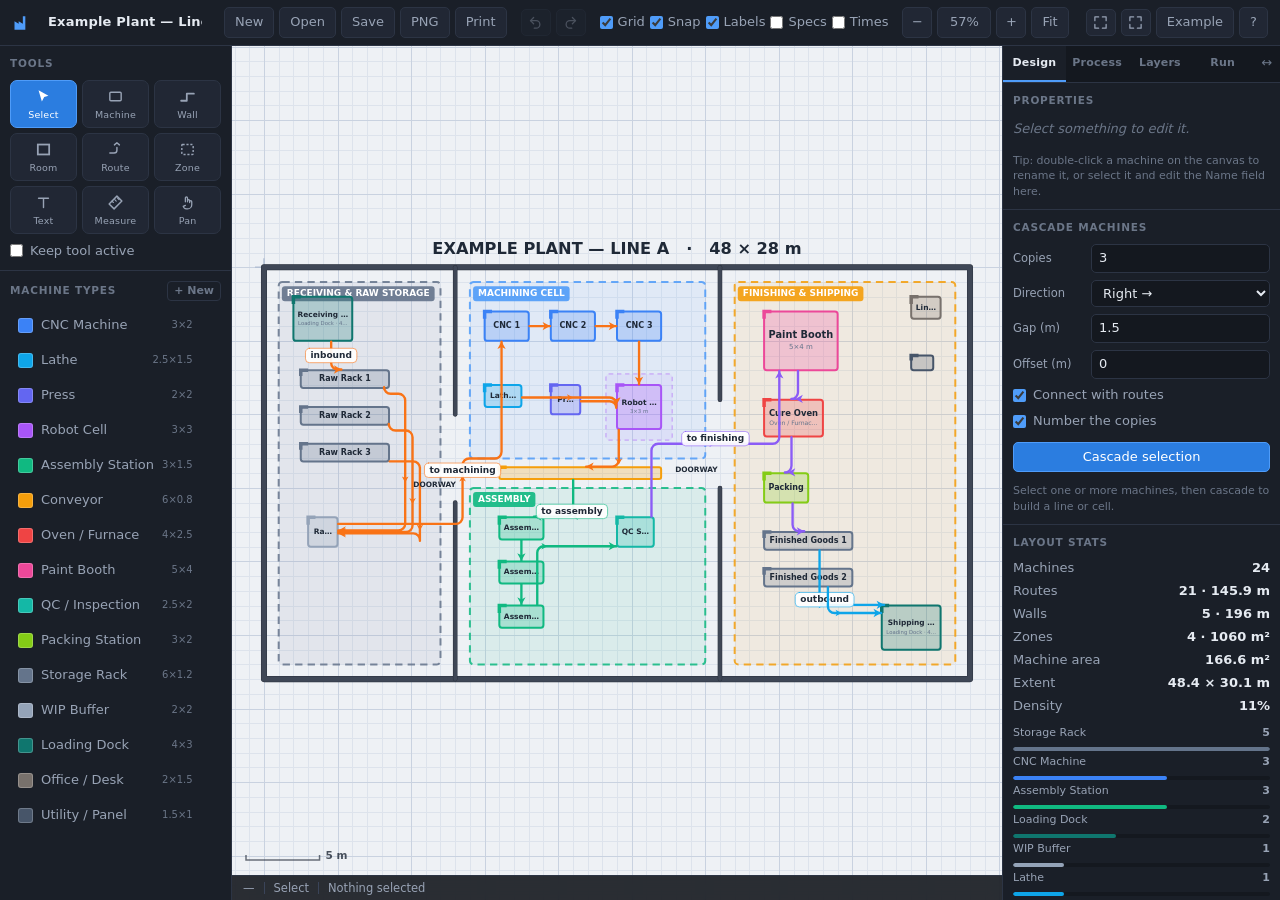
==== commit 05366be6: "Add a print button that prints the drawing on its own Print (or Ctrl+P, which now opens this instead" ====
--- a/index.html
+++ b/index.html
@@ -21,6 +21,7 @@
     <button class="btn" id="btnOpen" title="Open a .factory.json file">Open</button>
     <button class="btn" id="btnSave" title="Download layout as JSON">Save</button>
     <button class="btn" id="btnPng" title="Export a PNG image">PNG</button>
+    <button class="btn" id="btnPrint" title="Print the layout (Ctrl+P)">Print</button>
     <input type="file" id="fileInput" accept=".json,application/json" hidden>
   </div>
 
@@ -264,6 +265,59 @@
   </aside>
 </div>
 
+<div class="modal hidden" id="printModal">
+  <div class="modal-card">
+    <div class="modal-head">
+      <h2>Print layout</h2>
+      <button class="btn icon" id="btnPrintClose">&times;</button>
+    </div>
+    <div class="modal-body">
+      <div class="print-opts">
+        <div class="print-preview">
+          <img id="printPreview" alt="Print preview">
+          <span class="print-preview-note" id="printPreviewNote"></span>
+        </div>
+        <div class="props">
+          <div class="subhead">Include</div>
+          <label class="check"><input type="checkbox" id="printDetails"> Machine details</label>
+          <label class="check"><input type="checkbox" id="printTimes"> Zone process &amp; times</label>
+          <label class="check"><input type="checkbox" id="printLabels" checked> Names on machines</label>
+          <label class="check"><input type="checkbox" id="printGrid"> Grid</label>
+          <label class="check"><input type="checkbox" id="printSummary"> Summary tables on a second page</label>
+
+          <div class="subhead">Paper</div>
+          <div class="row">
+            <label>Orientation</label>
+            <select id="printOrient">
+              <option value="landscape">Landscape</option>
+              <option value="portrait">Portrait</option>
+            </select>
+          </div>
+          <label class="check"><input type="checkbox" id="printHeader" checked> Title and date across the top</label>
+
+          <div class="btnrow">
+            <button class="btn primary" id="btnPrintGo">Print</button>
+            <button class="btn" id="btnPrintCancel">Cancel</button>
+          </div>
+          <p class="note">Only the drawing is printed — none of the toolbars or side
+            panels. Choose “Save as PDF” in the print dialog for a file.</p>
+        </div>
+      </div>
+    </div>
+  </div>
+</div>
+
+<div class="print-sheet" id="printSheet" aria-hidden="true">
+  <header class="print-head" id="printHead">
+    <h1 id="printTitle"></h1>
+    <div class="print-meta" id="printMeta"></div>
+  </header>
+  <div class="print-figure"><img id="printImage" alt=""></div>
+  <section class="print-tables" id="printTables"></section>
+</div>
+
+<style id="printPageStyle">@page { size: A4 landscape; margin: 10mm; }</style>
+
 <div class="modal hidden" id="typeModal">
   <div class="modal-card narrow">
     <div class="modal-head">
@@ -364,6 +418,16 @@
           <li>The <b>Run</b> tab animates a part through the plant. <b>Build from routes</b> follows your arrows to work out the order, or select a machine and <b>Add selected</b>.</li>
           <li>Reorder stops with ↑ ↓, drop one with ✕, and set the seconds of work at each stop. Between stops the token travels the route you drew, or a straight line where there isn't one.</li>
           <li><kbd>P</kbd> plays and pauses; drag the scrubber to move through the run; <b>Speed</b> is the travel speed in metres per second.</li>
+        </ul>
+      </section>
+      <section>
+        <h3>Printing</h3>
+        <ul>
+          <li><b>Print</b> (or <kbd>Ctrl</kbd>+<kbd>P</kbd>) prints the drawing on its own — no toolbars, no side panels.</li>
+          <li>Tick <b>Machine details</b> and <b>Zone process &amp; times</b> to include them, independently of what is showing on screen. <b>Names</b> and <b>Grid</b> are separate switches.</li>
+          <li><b>Summary tables</b> adds a second page listing every zone with its process and time (and a total), plus every machine's settings.</li>
+          <li>The drawing is scaled to the paper, so labels and detail cards come out the same readable size whatever the plant measures — the preview shows exactly what you will get, and the note gives the scale.</li>
+          <li>Choose “Save as PDF” in your browser's print dialog to get a file instead.</li>
         </ul>
       </section>
       <section>
--- a/css/style.css
+++ b/css/style.css
@@ -728,3 +728,86 @@
 }
 .stop-dwell:focus { outline: none; border-color: var(--accent); }
 .stop-unit { font-size: 10px; color: var(--text-dim2); flex: none; }
+
+/* ---------- print ---------- */
+.print-opts { display: grid; grid-template-columns: 1fr 240px; gap: 16px; align-items: start; }
+.print-preview {
+  background: #eef1f5;
+  border: 1px solid var(--line-2);
+  border-radius: 6px;
+  padding: 8px;
+  display: grid;
+  gap: 6px;
+  justify-items: center;
+  min-height: 140px;
+}
+.print-preview img { max-width: 100%; max-height: 320px; display: block; }
+.print-preview-note { font-size: 10.5px; color: #64748b; font-variant-numeric: tabular-nums; }
+
+/* The sheet only exists on paper. */
+.print-sheet { display: none; }
+
+@media print {
+  html, body { height: auto; overflow: visible; background: #fff; }
+  body > *:not(.print-sheet) { display: none !important; }
+
+  .print-sheet {
+    display: block;
+    color: #111;
+    font: 11px/1.45 "Inter", "Segoe UI", system-ui, sans-serif;
+  }
+  .print-head {
+    display: flex;
+    align-items: baseline;
+    justify-content: space-between;
+    gap: 12px;
+    border-bottom: 1px solid #d3d9e2;
+    padding-bottom: 5px;
+    margin-bottom: 8px;
+  }
+  .print-head h1 { font-size: 15px; margin: 0; font-weight: 700; }
+  .print-meta { font-size: 10px; color: #566072; }
+
+  .print-figure { text-align: center; }
+  .print-figure img { max-width: 100%; max-height: 165mm; object-fit: contain; }
+  body.print-portrait .print-figure img { max-height: 235mm; }
+
+  .print-tables { margin-top: 10px; }
+  .print-tables:empty { display: none; }
+  .print-tables h2 {
+    font-size: 11px;
+    text-transform: uppercase;
+    letter-spacing: .6px;
+    color: #566072;
+    margin: 0 0 5px;
+    page-break-after: avoid;
+  }
+  .print-tables table {
+    width: 100%;
+    border-collapse: collapse;
+    margin-bottom: 12px;
+    font-size: 10px;
+  }
+  .print-tables th, .print-tables td {
+    text-align: left;
+    padding: 3px 6px;
+    border-bottom: 1px solid #e2e7ef;
+    vertical-align: top;
+  }
+  .print-tables th { color: #566072; font-weight: 600; border-bottom-color: #c3ccda; }
+  .print-tables td.num { text-align: right; font-variant-numeric: tabular-nums; white-space: nowrap; }
+  .print-tables tr.total td { font-weight: 700; border-top: 1px solid #c3ccda; }
+  .print-tables .swatch {
+    display: inline-block;
+    width: 8px;
+    height: 8px;
+    border-radius: 2px;
+    margin-right: 5px;
+    vertical-align: baseline;
+  }
+  .print-break { page-break-before: always; }
+}
+
+@media (max-width: 720px) {
+  .print-opts { grid-template-columns: 1fr; }
+}
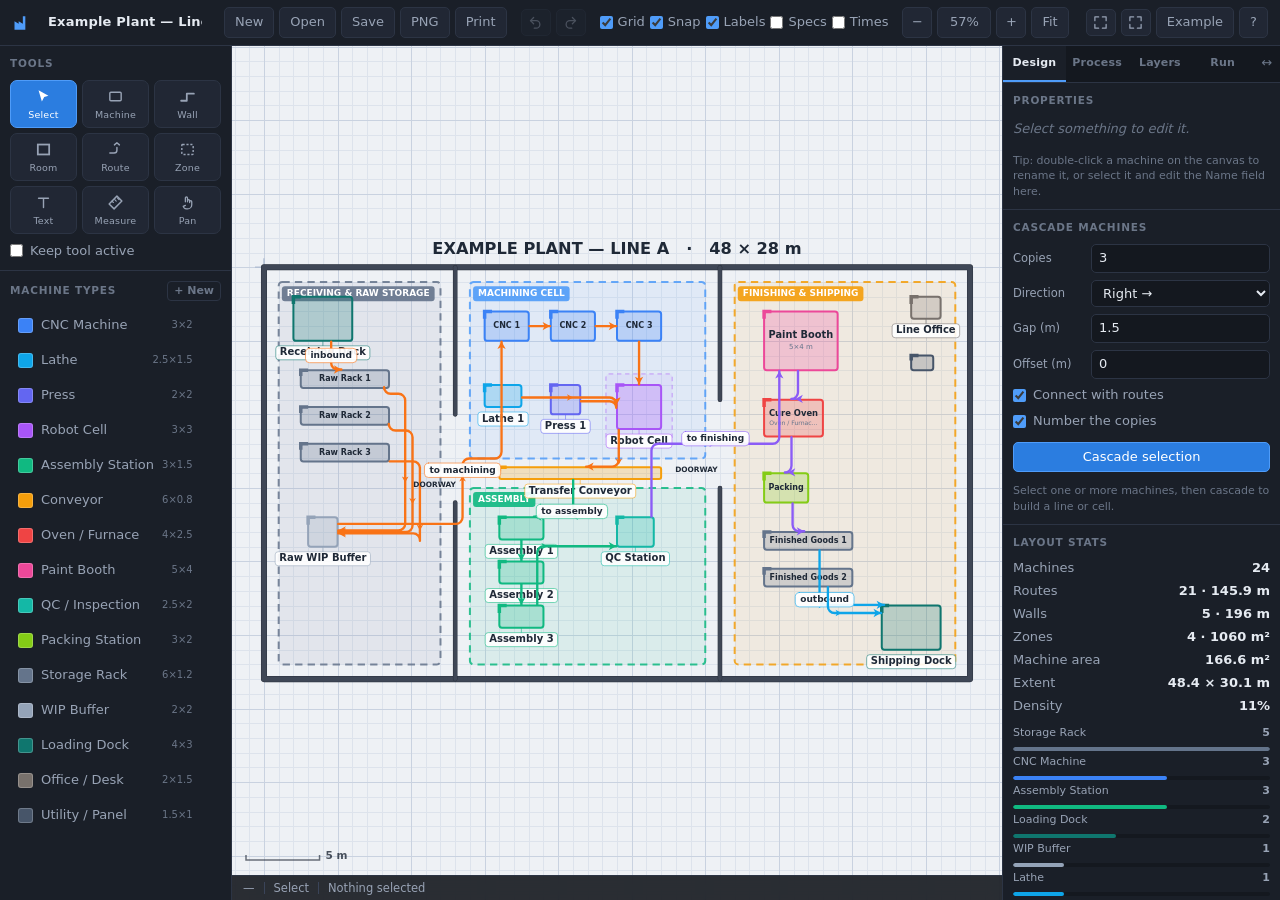
==== commit 2a3225e6: "Keep machine names readable when the box is too small A name that did not fit its box was shrunk to " ====
--- a/index.html
+++ b/index.html
@@ -287,6 +287,15 @@
 
           <div class="subhead">Paper</div>
           <div class="row">
+            <label>Size</label>
+            <select id="printPaper">
+              <option value="a4">A4 — 210 × 297 mm</option>
+              <option value="a3">A3 — 297 × 420 mm</option>
+              <option value="letter">Letter — 8.5 × 11 in</option>
+              <option value="ledger">Ledger — 11 × 17 in</option>
+            </select>
+          </div>
+          <div class="row">
             <label>Orientation</label>
             <select id="printOrient">
               <option value="landscape">Landscape</option>
@@ -426,7 +435,9 @@
           <li><b>Print</b> (or <kbd>Ctrl</kbd>+<kbd>P</kbd>) prints the drawing on its own — no toolbars, no side panels.</li>
           <li>Tick <b>Machine details</b> and <b>Zone process &amp; times</b> to include them, independently of what is showing on screen. <b>Names</b> and <b>Grid</b> are separate switches.</li>
           <li><b>Summary tables</b> adds a second page listing every zone with its process and time (and a total), plus every machine's settings.</li>
+          <li>Pick the <b>paper size</b> — A4, A3, Letter or Ledger — and the orientation. Bigger paper means a bigger scale, so more fits inside the boxes.</li>
           <li>The drawing is scaled to the paper, so labels and detail cards come out the same readable size whatever the plant measures — the preview shows exactly what you will get, and the note gives the scale.</li>
+          <li>A machine too small to hold its name gets the name in a chip just outside the box instead of a truncated one, and names that would collide are dropped rather than drawn over each other.</li>
           <li>Choose “Save as PDF” in your browser's print dialog to get a file instead.</li>
         </ul>
       </section>
--- a/css/style.css
+++ b/css/style.css
@@ -769,8 +769,8 @@
   .print-meta { font-size: 10px; color: #566072; }
 
   .print-figure { text-align: center; }
-  .print-figure img { max-width: 100%; max-height: 165mm; object-fit: contain; }
-  body.print-portrait .print-figure img { max-height: 235mm; }
+  /* max-width / max-height are set from the chosen paper size. */
+  .print-figure img { max-width: 100%; object-fit: contain; }
 
   .print-tables { margin-top: 10px; }
   .print-tables:empty { display: none; }
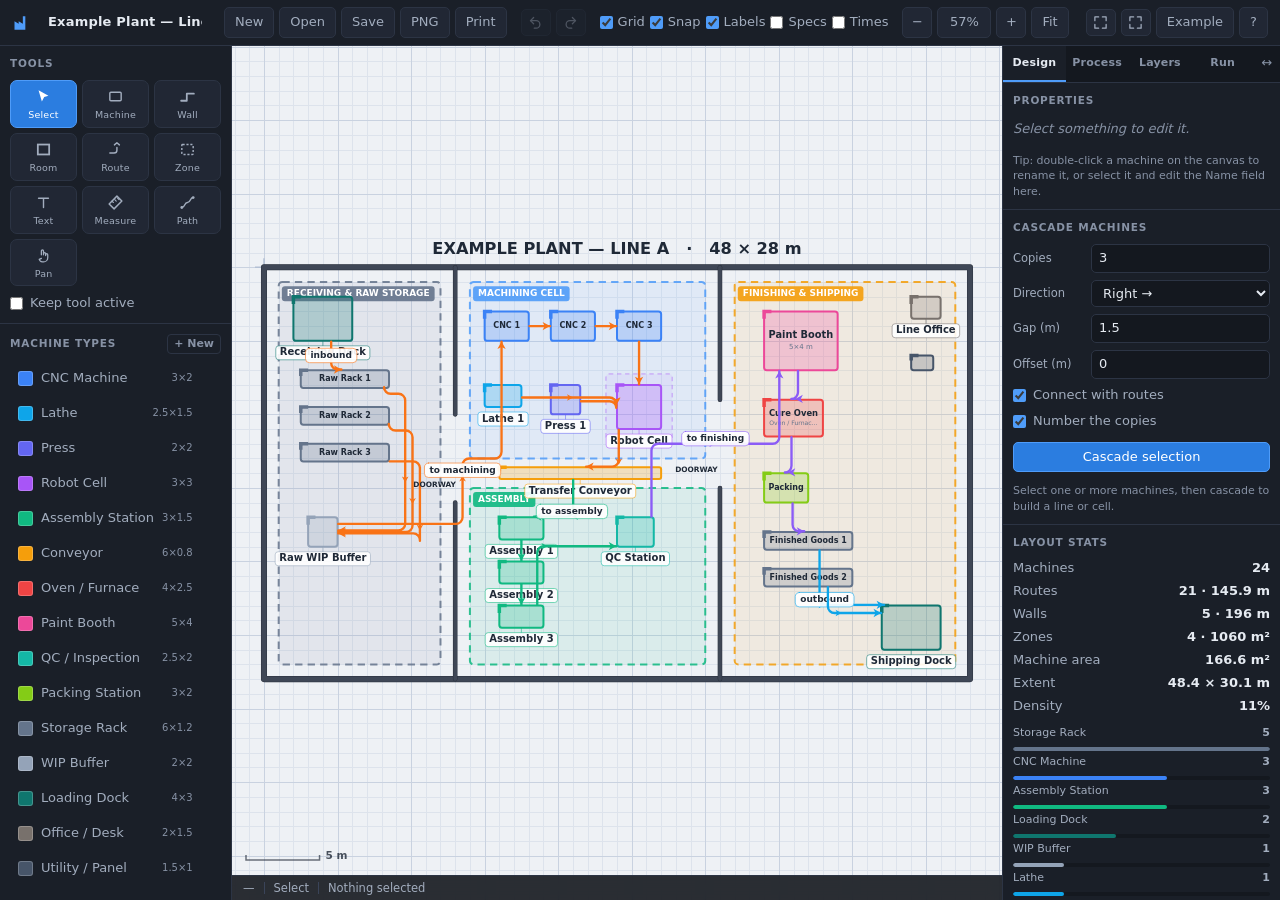
==== commit 39c24fa4: "Fix dim text contrast, add hand-drawn run paths and vehicles The muted text colour sat at 3.3:1 agai" ====
--- a/index.html
+++ b/index.html
@@ -90,6 +90,9 @@
         </button>
         <button class="tool" data-tool="measure" title="Measure distance (K)">
           <svg viewBox="0 0 24 24"><path d="M3 14 14 3l7 7L10 21z" fill="none" stroke="currentColor" stroke-width="2" stroke-linejoin="round"/><path d="m7 10 2 2m2-4 2 2m2-4 2 2" stroke="currentColor" stroke-width="1.6" stroke-linecap="round"/></svg><span>Measure</span>
+        </button>
+        <button class="tool" data-tool="runpath" title="Draw the run path (G)">
+          <svg viewBox="0 0 24 24"><path d="M4 19c5 0 3-7 8-7s3-7 8-7" fill="none" stroke="currentColor" stroke-width="2" stroke-linecap="round"/><circle cx="4" cy="19" r="2" fill="currentColor"/><circle cx="20" cy="5" r="2" fill="currentColor"/></svg><span>Path</span>
         </button>
         <button class="tool" data-tool="pan" title="Pan (H, or hold Space / middle mouse)">
           <svg viewBox="0 0 24 24"><path d="M9 11V5.5a1.5 1.5 0 0 1 3 0V11m0-1.5a1.5 1.5 0 0 1 3 0V12m0-1a1.5 1.5 0 0 1 3 0v4a6 6 0 0 1-6 6h-1.2a5 5 0 0 1-3.9-1.9L6 17.5 9 16" fill="none" stroke="currentColor" stroke-width="1.8" stroke-linecap="round" stroke-linejoin="round"/></svg><span>Pan</span>
@@ -253,12 +256,19 @@
           <span class="rangeval" id="runSpeedVal">6 m/s</span>
         </div>
         <label class="check"><input type="checkbox" id="runLoop" checked> Loop the run</label>
+        <div class="row">
+          <label>Driven by</label>
+          <select id="runDriver" title="Which vehicle rides the path"></select>
+        </div>
         <div class="btnrow">
+          <button class="btn primary" id="btnDrawPath" title="Click your own path on the canvas">Draw path</button>
           <button class="btn" id="btnBuildRun" title="Follow the routes to work out the order">Build from routes</button>
           <button class="btn" id="btnAddStop" title="Append the selected machine">Add selected</button>
         </div>
-        <p class="note">The run visits each stop in order, pausing for its work time and
-          travelling along the route between stops when there is one.</p>
+        <p class="note"><b>Draw path</b> lets you click the exact route: machines to visit,
+          empty space for a corner. Otherwise the run travels along the routes you drew
+          between stops, and straight where there are none. Drag a hand-placed point on
+          the canvas to nudge it.</p>
       </div>
       <div class="panel grow stop-list" id="stopList"></div>
     </div>
@@ -348,6 +358,7 @@
           <label>Colour</label>
           <input type="color" id="typeColor">
         </div>
+        <label class="check"><input type="checkbox" id="typeVehicle"> This is a vehicle — an EV, AGV or forklift that can drive the run</label>
         <label class="check hidden" id="typeApplyRow">
           <input type="checkbox" id="typeApply"> Apply the colour and size to the
           <span id="typeUseCount">0</span> machines already using this type
@@ -373,7 +384,7 @@
       <section>
         <h3>Tools</h3>
         <ul>
-          <li><kbd>V</kbd> Select &middot; <kbd>M</kbd> Machine &middot; <kbd>W</kbd> Wall &middot; <kbd>R</kbd> Room &middot; <kbd>E</kbd> Route &middot; <kbd>Z</kbd> Zone &middot; <kbd>T</kbd> Text &middot; <kbd>K</kbd> Measure &middot; <kbd>H</kbd> Pan</li>
+          <li><kbd>V</kbd> Select &middot; <kbd>M</kbd> Machine &middot; <kbd>W</kbd> Wall &middot; <kbd>R</kbd> Room &middot; <kbd>E</kbd> Route &middot; <kbd>Z</kbd> Zone &middot; <kbd>T</kbd> Text &middot; <kbd>K</kbd> Measure &middot; <kbd>G</kbd> Run path &middot; <kbd>H</kbd> Pan</li>
         </ul>
       </section>
       <section>
@@ -424,7 +435,9 @@
       <section>
         <h3>Animated run</h3>
         <ul>
-          <li>The <b>Run</b> tab animates a part through the plant. <b>Build from routes</b> follows your arrows to work out the order, or select a machine and <b>Add selected</b>.</li>
+          <li>The <b>Run</b> tab animates a part through the plant. <b>Draw path</b> (<kbd>G</kbd>) lets you click the exact route — machines to visit, empty space for a corner — and <b>Build from routes</b> follows your arrows instead. <b>Add selected</b> appends a machine.</li>
+          <li>Drag a hand-placed point on the canvas to nudge the path while the Run tab is open.</li>
+          <li><b>Driven by</b> puts one of your vehicles on the path. Mark a machine type — or a single machine — as a <b>vehicle</b> and it becomes an EV, AGV or forklift: drawn with a dashed outline and a nose chevron, and it drives the path facing the way it travels. It stays parked until you press play, and <b>Restart</b> brings it home.</li>
           <li>Reorder stops with ↑ ↓, drop one with ✕, and set the seconds of work at each stop. Between stops the token travels the route you drew, or a straight line where there isn't one.</li>
           <li><kbd>P</kbd> plays and pauses; drag the scrubber to move through the run; <b>Speed</b> is the travel speed in metres per second.</li>
         </ul>
--- a/css/style.css
+++ b/css/style.css
@@ -5,8 +5,10 @@
   --line:      #2c3444;
   --line-2:    #3a4459;
   --text:      #e6ebf2;
-  --text-dim:  #98a3b5;
-  --text-dim2: #6b7688;
+  --text-dim:  #a2adbe;
+  /* Both dim tones clear 4.5:1 on every panel background — the old dim2 sat
+     at 3.3:1 and small notes were barely legible. */
+  --text-dim2: #8792a5;
   --accent:    #4f9cf9;
   --accent-2:  #2b7de0;
   --danger:    #ef5350;
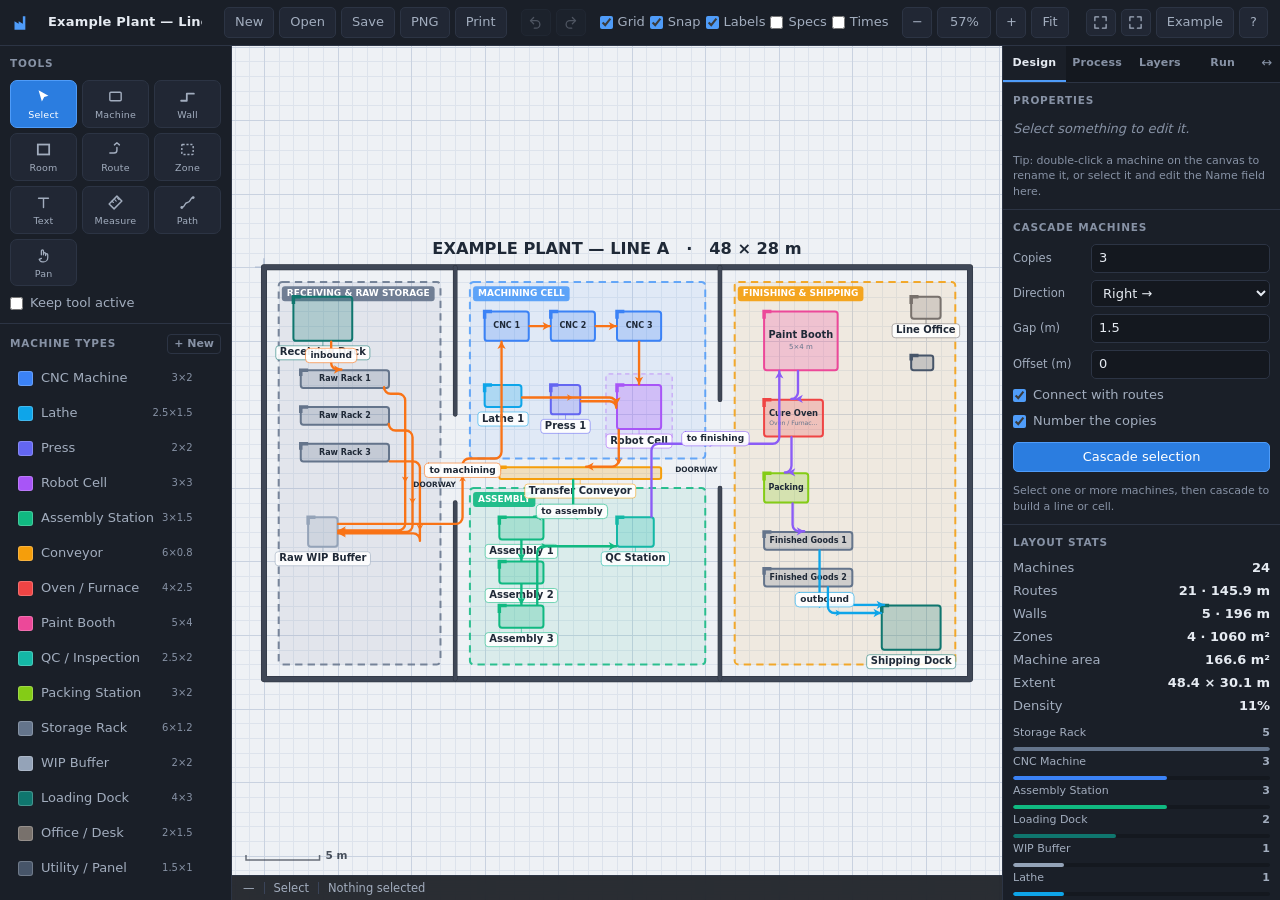
==== commit da9b1e7e: "Add bring-to-front and send-to-back, and make list order the real stacking Items were painted groupe" ====
--- a/index.html
+++ b/index.html
@@ -233,8 +233,9 @@
           <button class="btn" id="btnUnlockAll" title="Unlock everything">Unlock</button>
           <button class="btn" id="btnShowAll" title="Make every hidden item visible">Show all</button>
         </div>
-        <p class="note">Top of the list draws on top. Lock an item to stop it being
-          selected or dragged; hide it to take it off the canvas entirely.</p>
+        <p class="note">Top of the list draws on top. <b>⤒</b> and <b>⤓</b> jump an item
+          all the way to the front or back, <b>↑ ↓</b> move it one step. Lock an item to
+          stop it being selected or dragged; hide it to take it off the canvas entirely.</p>
       </div>
       <div class="panel grow layer-list" id="layerList"></div>
     </div>
@@ -427,7 +428,8 @@
       <section>
         <h3>Layers</h3>
         <ul>
-          <li>The <b>Layers</b> tab lists everything, top of the stack first. Click a row to select it, or use ↑ ↓ to change what draws over what.</li>
+          <li>The <b>Layers</b> tab lists everything, top of the stack first. Click a row to select it. <b>⤒</b> brings it right to the front and <b>⤓</b> sends it right to the back; <b>↑ ↓</b> move it a single step.</li>
+          <li>The same four are in the Properties panel as <b>To front / Forward / Back / To back</b>, and work on a whole selection at once, keeping its internal order.</li>
           <li>The <b>padlock</b> stops an item being selected or dragged on the canvas — handy once the walls and zones are where you want them.</li>
           <li>The <b>eye</b> takes an item off the canvas entirely. <b>Show all</b> brings the hidden ones back.</li>
         </ul>
@@ -470,7 +472,7 @@
           <li><kbd>Ctrl</kbd>+<kbd>A</kbd> Select all &middot; <kbd>Delete</kbd> Remove &middot; <kbd>Esc</kbd> Deselect</li>
           <li>Arrow keys nudge (hold <kbd>Shift</kbd> for 1 m steps)</li>
           <li><kbd>Shift</kbd>+click to add to the selection &middot; drag on empty space to marquee-select</li>
-                    <li><kbd>[</kbd> / <kbd>]</kbd> send backward / bring forward</li>
+                    <li><kbd>[</kbd> / <kbd>]</kbd> send backward / bring forward one step &middot; <kbd>{</kbd> / <kbd>}</kbd> send to back / bring to front</li>
         </ul>
       </section>
       <section>
--- a/css/style.css
+++ b/css/style.css
@@ -658,8 +658,8 @@
 .layer-row {
   display: flex;
   align-items: center;
-  gap: 6px;
-  padding: 4px 6px;
+  gap: 3px;
+  padding: 4px 5px;
   border: 1px solid transparent;
   border-radius: 5px;
   cursor: pointer;
@@ -669,12 +669,12 @@
 .layer-row:hover { background: var(--bg-3); color: var(--text); }
 .layer-row.sel { background: #24334a; border-color: var(--accent); color: var(--text); }
 .layer-row.off { opacity: .45; }
-.layer-dot { width: 9px; height: 9px; border-radius: 2px; flex: none; }
+.layer-dot { width: 9px; height: 9px; border-radius: 2px; flex: none; margin-right: 3px; }
 .layer-name { flex: 1; min-width: 0; overflow: hidden; text-overflow: ellipsis; white-space: nowrap; }
 .layer-kind { font-size: 10px; color: var(--text-dim2); flex: none; }
 .layer-btn {
-  width: 20px;
-  height: 20px;
+  width: 18px;
+  height: 18px;
   flex: none;
   display: grid;
   place-items: center;
